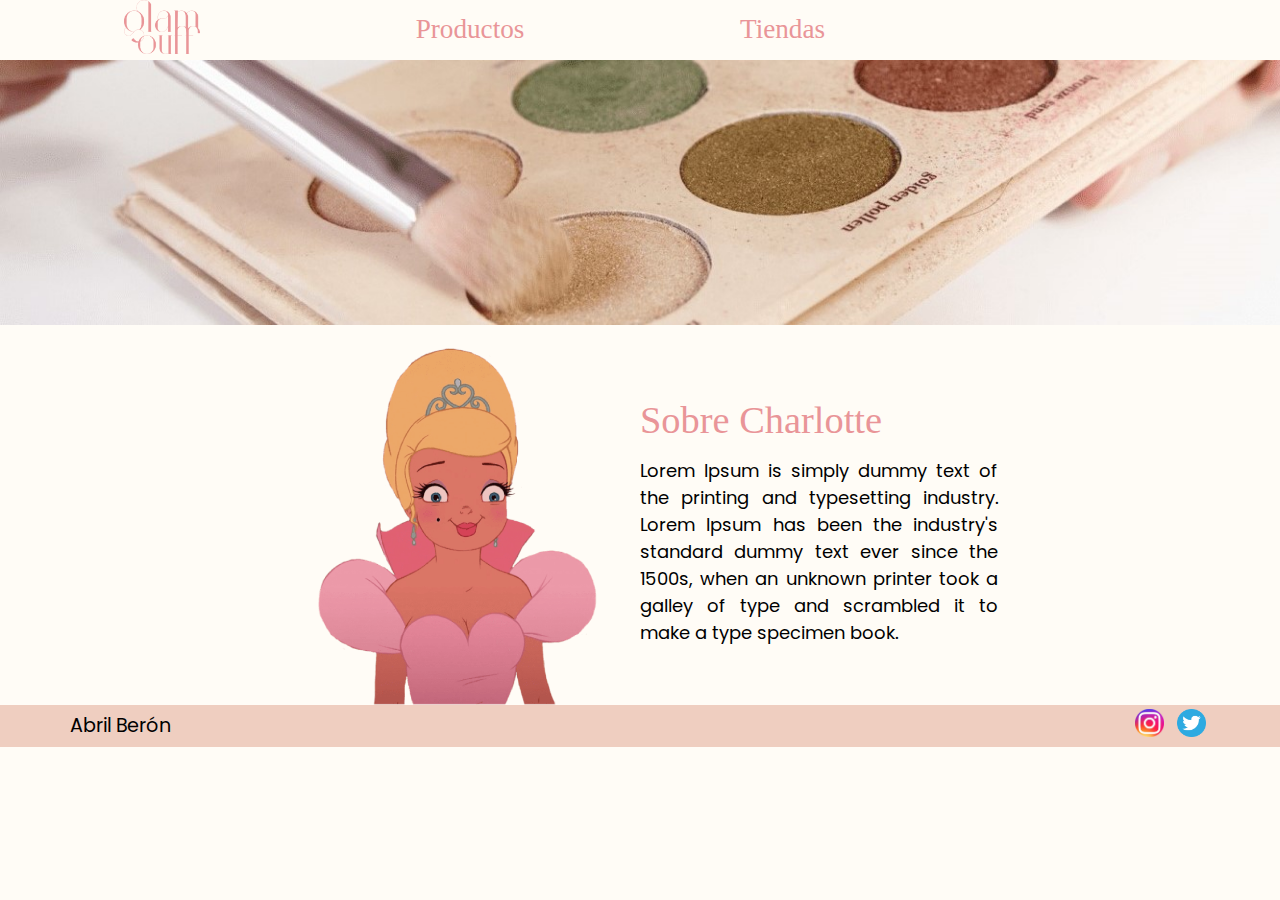
==== index.html @ be7c219a "todo" ====
<!DOCTYPE html>
<html>
<head>
  <title> Charlotte La Bouff</title>
  <meta charset="UTF-8">
  <meta http-equiv="X-UA-Compatible" content="IE=edge">
  <meta name="viewport" content="width=device-width, initial-scale=1.0">
  <link rel="stylesheet" href="https://cdnjs.cloudflare.com/ajax/libs/font-awesome/4.7.0/css/font-awesome.min.css">
  <link href="css/lightbox.css" rel="stylesheet" />
  <link href="css/lightbox.min.css" rel="stylesheet" />
  <link rel="stylesheet" type="text/css" href="css/estilos.css">
</head>

<body >

  <header class="header2">  

    <div class="logo2"><a href="index.html"><img src="imagenes/logo_glam.png" alt="logo"></a></div>

    <nav class="navbar2" id="navegador"> 
      <a href="javascript:void(0);" class="icon" onclick="myFunction()"><i class="fa fa-bars"></i></a>
      <ul><li><a class= "productos" href="productos.html">Productos</a></li></ul>
      <ul> <li><a class= "consejos" href="tiendas.html">Tiendas</a></li></ul>
      
      
       
     </nav> 

  </header> 

  <section class="main">
      
           

            <div class="slider">
              <img class="maquillaje" src="imagenes/slider1-copia2.jpg">
            </div>

        
              
            <div class="png">
              <div><img class="charlotte" src="imagenes/sobre.charlotte3.png"></div>
              
            </div>
                

            <div class="caja3">
              <div class="info"> 
                <h2>Sobre Charlotte</h2>
                <p class="texto1">Lorem Ipsum is simply dummy text of the printing and typesetting industry. Lorem Ipsum has been the industry's standard dummy text ever since the 1500s, when an unknown printer took a galley of type and scrambled it to make a type specimen book.</p>

              </div>
              
            </div>
          
  </section>
  

  <footer class="footer">  
          <div class="firma">
            <p>Abril Berón</p>  
          </div>
            
        <div class="redes">
          <ul class="redes2">
            <a href="#"><img src="imagenes/instagram.png" alt="Instagram"></a>
            <a href="#"><img src="imagenes/twitter.png" alt="Twitter"></a>
          </ul>
        </div>
       
 </footer>

 
</body>
<script type="text/javascript">
  function myFunction(){
      let x = document.getElementById("navegador");
      if (x.className !== "navbar2 responsive") {
          x.className = "navbar2 responsive";
      } else {
          x.className = "navbar2";
      }
  }
</script>

</html>
---- css/estilos.css ----
@import url('https://fonts.googleapis.com/css2?family=Open+Sans&display=swap');
@import url('https://fonts.googleapis.com/css2?family=Poppins:wght@200;300&display=swap');


*{
  box-sizing: border-box;
  margin: 0;
  padding: 0;
}

html{
  height: 100%;
}

body{
  font-family: 'Open Sans', sans-serif;
  font-size: 1.2rem;
  min-height: 100%; 
  background-color: #FFFCF6;
}


.navbar{
  grid-area: navbar;
  flex-direction: row;
}

.main {
  grid-area: main;
  
  display: grid;
	
    grid-template-columns: 50% 50%;
    grid-template-rows: 280px auto;
    grid-template-areas: 

    "slider slider"
    "png caja3";
}

.footer{
  grid-area: footer;
  background-color: #EFCEC0;
  
  display: grid;
	  grid-template-columns: 50% 50%;
    grid-template-areas: 
    "firma redes";
}

a {
    text-decoration: none;
}


nav ul li a {
    color: #E99598;
    font-size: 1.7rem;
    font-family: 'Cormorant', serif;
    font-weight: lighter;
    align-items: center;
}

.navbar2 a:hover {
    color:#F5E1CE;
}

.navbar {
    padding: 0px;
    align-items: center;
    text-align: center;
    
    
    display: grid;
	  grid-template-columns: 50% 50%;
    grid-template-areas: 
    "productos consejos";
}

.productos {
  grid-area: productos;
}

.consejos {
  grid-area: consejos;
  margin-right: 100%;
}

nav ul li {
    display: contents;
    text-align: center;
}

.slider {
    text-align: center;
    justify-content: center;
    
    display: block;
    width: 100%;
    
    align-items: center;
    grid-area: slider;
}

.maquillaje {
  width: 1300px;
}

.png {
  
  grid-area: png;
 margin-left: auto;
}

.png img {
  width: 45%;
 
}

.caja3 {
  grid-area: caja3;
  
}

.info {
  width: 56%;
  margin-top: 3em;
}

h2 {
  text-align: left;
  font-family: 'Cormorant', serif;
  color: #E99598;
  font-size: 2em;
  font-weight: lighter;
}

.texto1{
  color: black;
  font-size: 18px;
  font-family: 'Poppins', sans-serif;
  text-align: justify;
  margin-top: 15px;
  margin-bottom: 5px;
   
}


.redes {
  grid-area: redes;
 
}

.redes2 {
  float: right;
  margin-right: 70px;
}

footer {
    display: block;
    align-items: center;
}

.firma {
  grid-area: firma;
  float: left;
  margin-left: 70px;
  font-family: 'Poppins', sans-serif;
}

p {
  display: inline-block;
}

footer div ul a img {
    max-width: 1.8rem;
    width: 100%;
    height: auto;
    margin: 4px;
}



.banner3 {
  width: 100%;
}

.maps {
  text-align: center;
  justify-content: center;
  margin-top: 20px;
}

.main3 {
  display: flex;
  flex-direction: column;
}


.header2{
  padding: 0px;
  align-items: center;
  text-align: center;
  height: fit-content;
  
  display: grid;
  grid-template-columns: 200px auto;
  grid-template-areas: 
  "logo navbar";
}

.logo2 {
  grid-area: logo;
  width: 38%;
  margin-left: auto;
}

.logo2 a img{
  width: 100%;
}

.navbar2{
  grid-area: navbar;
  padding: 0px;
  align-items: center;
  text-align: center;
  
  
  display: grid;
  grid-template-columns: 50% 50%;
  grid-template-areas: 
  "productos consejos";
}


.formulario {
  margin-top: 2%;
  text-align: center;
  justify-content: center;
  display: block;
}

input[type="text"] {
  width: 22%;
  height: 33px;
  border-radius: 4px;
  
}

label{
  font-family: 'Cormorant', serif;
  font-weight: lighter;
  font-size: 25px;
  
}

button{
  width: 9%;
  height: 33px;
  font-size: 17px;
  font-family: 'Poppins', sans-serif;
  background-color: #EFCEC0;
  border-radius: 4px;
}

button:hover {
  color:#F5E1CE;
}


.icon {
  display: none;
}

.galeria2 {

  margin: 0;
  padding: 0;
  width: 100%;
  list-style: none;
  display: flex;
  justify-content: center;
  flex-wrap: wrap;
  margin-top: 25px;
  margin-bottom: 3%;
}

.galeria2 img {
    display: block;
    margin: 10px;
}
















@media (min-width: 576px) and (max-width: 767px) {
    .fa-navicon:before, .fa-reorder:before, .fa-bars:before {
        content: "\f0c9";
        color: #E99598;
        font-size: 27px;
    }

    header {
      flex-wrap: wrap;
      }
  
      nav ul {
          display: none;
      }
  
      .icon { 
          display: block; 
          text-align: center;
          margin-left: auto;
          margin-right: 35%;
      }
  
      header a {
          flex: 1 0 50%;
      }
  
      header nav {
          flex-basis: 100%;
      }
  
      nav.responsive ul {
          display: flex;
          flex-direction: column;
          width: 100%;
          text-align: justify;
      }
  
      #navegador ul li {
          margin: 6px;
      }
  
      header ul li a {
          font-size: 1rem;
          margin-left: -15px;
      }


    .consejos {
      margin-right: 0%;
    }

   
  
  .logo2 {
    grid-area: logo;
    margin: auto;
  }
  
  .logo2 a img{
    width: 100%;
  }

  .header2{
    padding: 0px;
    align-items: center;
    text-align: center;
    height: fit-content;
    
    display: grid;
    grid-template-columns: 300px auto;
    grid-template-areas: 
    "logo navbar";
  }
  
  .navbar2 {
    grid-area: navbar;
    padding: 0px;
    align-items: center;
    text-align: center;
    
    
    display: grid;
    grid-template-columns: 100%;
    grid-template-areas: 
    "productos"
    "consejos";
  }  

  
  .contenedor{

    grid-template: 
    "header" auto
    "main"  auto
    "footer"  120px /
    100%;
  }
 


  .main {
    grid-area: main;
    
    display: grid;
    column-gap: 5px;
      grid-template-columns: 100%;
      grid-template-rows: 280px auto;
      grid-template-areas: 
  
      "slider"
      "caja3"
      "png";
  }
  
  .footer{
    grid-area: footer;
    background-color: #EFCEC0;
    
    display: grid;
      grid-template-columns: 100%;
      grid-template-areas: 
      "firma"
      "redes";
      place-items: center;
  }
  
  a {
      text-decoration: none;
  }
  
 
  
  nav ul li {
      display: contents;
      text-align: center;
  }
  
  .slider {
      text-align: center;
      justify-content: center;
      
      display: block;
      width: 100%;
      
      align-items: center;
      grid-area: slider;
  }
  
  .maquillaje {
    width: 1341px;
  }

  .png {
  
    grid-area: png;
    margin-left: auto;
    width: 90%;
  }
  
  .png img {
    width: 100%;
    margin-right: 0px;
    display: grid;
  }


  .caja3 {
    grid-area: caja3;
    
  }
  
  .info {
    width: 100%;
    margin-top: 1em;
  }
  
  h2 {
    text-align: center;
    font-size: 60px;
  }
  
  .texto1{
    color: black;
    font-size: 23px;
    font-family: 'Poppins', sans-serif;
    text-align: justify;
    width: 100%;
    padding-left: 50px;
    padding-right: 50px;
    margin-top: 25px;
    margin-bottom: 35px;
    
  }
  
  
  .redes {
    grid-area: redes;
   
  }
  
  .redes2 {
    float: none;
    margin-right: 0px;
  }
  
  footer {
      display: block;
      align-items: center;
  }
  
  .firma {
    grid-area: firma;
    float: none;
    margin-left: 0px;
    font-family: 'Poppins', sans-serif;
    font-size: 29px;
    margin-top: 7px;
  }
  
  footer div ul a img {
      max-width: 3rem;
      width: 100%;
      height: auto;
      margin: 4px;
  }

  .galeria2 div {
    display: flex;
    flex-direction: column;
    text-align: center;
    
  }


  .banner3 {
    width: 100%;
  }
  
  .maps {
    text-align: center;
    justify-content: center;
    margin-top: 20px;
  }
  
  .main3 {
    display: flex;
    flex-direction: column;
  }
  
  


  .formulario {
    margin-top: 5%;
    text-align: center;
    justify-content: center;
    display: flex;
    flex-direction: column;
    vertical-align: center;
    align-items: center;
    margin-bottom: 4%;
  }
  
  input[type="text"] {
    width: 100%;
    height: 37px;
    border-radius: 4px;
    display: flex;
    margin: 0px;
    margin-bottom: 2%;
    margin-top: 2%;
  }
  
  label{
    font-family: 'Cormorant', serif;
    font-weight: lighter;
    font-size: 29px;
  }
  
  button{
    width: 33%;
    height: 37px;
    font-size: 20px;
    font-family: 'Poppins', sans-serif;
    background-color: #EFCEC0;
    border-radius: 4px;
    text-align: center;
  }



}






@media (min-width: 768px) and (max-width: 991px){

  .contenedor{

    grid-template: 
    "header   navbar"   80px
    "main    main"     auto
    "footer   footer"   50px /
     30%    70%;
  }

  .main {
    grid-area: main;
    
    display: grid;
    
      grid-template-columns: 40% 60%;
      grid-template-rows: 280px auto;
      column-gap: 10px;
      grid-template-areas: 
  
      "slider slider"
      "png caja3";
  }

  .logo {
    width: 100px;
    margin: 3px;
    float: right;
    margin-right: 20px;
  }
  
  
  nav ul li a {
      color: #E99598;
      font-size: 1.7rem;
      
  }
  
  .navbar a:hover {
      color:#F5E1CE;
  }
  
  .navbar {
      padding: 1.1rem;
      align-items: center;
      text-align: center;
      font-family: 'Martel', serif;
      
      display: grid;
      grid-template-columns: 50% 50%;
      grid-template-areas: 
      "productos consejos";
  }
  
  .productos {
    grid-area: productos;
  }
  .consejos {
    grid-area: consejos;
    float: left;
  }
  
  nav ul li {
      display: contents;
      text-align: center;
  }
  
  .slider {
      text-align: center;
      justify-content: center;
      
      display: block;
      width: 100%;
      
      align-items: center;
      grid-area: slider;
  }
  
  .maquillaje {
    width: 1300px;
  }
  
  .png {
    
    grid-area: png;
   
  }
  
  .png img {
    width: 100%;
    display: grid;
  }
  
  .caja3 {
    grid-area: caja3;
    display: inline-grid;
    align-items: center;

  }
  
  .info {
    width: 87%;
    margin-top: 0px;
  }
  
  .titulo {
    text-align: left;
  
  }
  
  .texto1{
    color: black;
    font-size: 18px;
    font-family: 'Poppins', sans-serif;
    text-align: justify;
    
    margin-top: 15px;
    margin-bottom: 5px;
  }
  
  
  .redes {
    grid-area: redes;
   
  }
  
  .redes2 {
    float: right;
    margin-right: 70px;
  }
  
  footer {
      display: block;
      align-items: center;
      
     
  }
  
  .firma {
    grid-area: firma;
    float: left;
    margin-left: 70px;
    font-family: 'Poppins', sans-serif;
  }
  
  p {
    display: inline-block;
  }
  
  footer div ul a img {
      max-width: 1.8rem;
      width: 100%;
      height: auto;
      margin: 4px;
  }
  

  

  .banner3 {
    width: 100%;
  }

  .maps {
    text-align: center;
    justify-content: center;
    margin-top: 20px;
  }

  .main3 {
    display: flex;
    flex-direction: column;
  }


  .header2{
    padding: 0px;
    align-items: center;
    text-align: center;
    height: fit-content;
    
    display: grid;
    grid-template-columns: 25% 75%;
    grid-template-areas: 
    "logo navbar";
  }

  .logo2 {
    grid-area: logo;
    width: 38%;
    margin-left: auto;
  }

  .logo2 a img{
    width: 100%;
  }

  .navbar2{
    grid-area: navbar;
    padding: 0px;
    align-items: center;
    text-align: center;
    
    
    display: grid;
    grid-template-columns: 50% 50%;
    grid-template-areas: 
    "productos consejos";
  }


  .formulario {
    margin-top: 2%;
    text-align: center;
    justify-content: center;
    display: block;
  }

  input[type="text"] {
    width: 37%;
    height: 35px;
    border-radius: 4px;
    
  }

  label{
    font-family: 'Cormorant', serif;
    font-weight: lighter;
    font-size: 28px;
    
  }

  button{
    width: 11%;
    height: 33px;
    font-size: 17px;
    font-family: 'Poppins', sans-serif;
    background-color: #EFCEC0;
    border-radius: 4px;
  }




  .galeria2 {

    margin: 0;
    padding: 0;
    width: 100%;
    list-style: none;
    display: flex;
    justify-content: center;
    flex-wrap: wrap;
    margin-top: 25px;
  }

  .galeria2 img {
      display: block;
      margin: 10px;
  }

}


@media (min-width: 992px) and (max-width: 1999px) {

  .contenedor{
    grid-template: 
    "header   navbar  navbar"  60px
    "main   main    main"  auto
    "footer   footer  footer"   40px /
     200px    auto  400px;
  }

  /*.logo {
    width: 38%;
    margin: 3px;
    float: right;
    margin-right: 20px;
  }*/

  .maquillaje {
    width: 1300px;
  }

  .charlotte {
    width: 45%;
    height: auto;
    text-align: center;
    float: right;
    margin-right: 2em;
  }
}
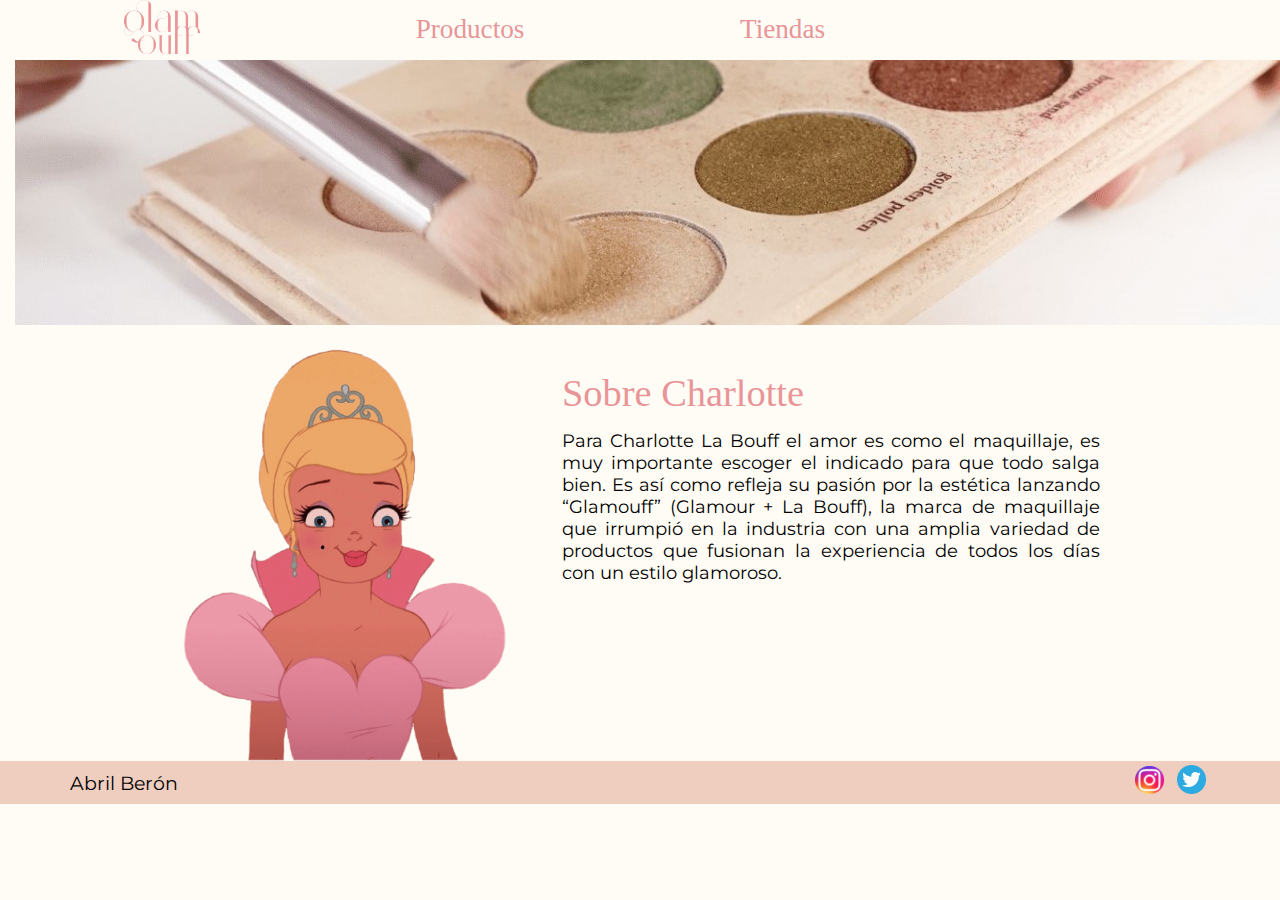
==== commit 79ca423e: "list" ====
--- a/index.html
+++ b/index.html
@@ -47,7 +47,8 @@
             <div class="caja3">
               <div class="info"> 
                 <h2>Sobre Charlotte</h2>
-                <p class="texto1">Lorem Ipsum is simply dummy text of the printing and typesetting industry. Lorem Ipsum has been the industry's standard dummy text ever since the 1500s, when an unknown printer took a galley of type and scrambled it to make a type specimen book.</p>
+                <p class="texto1">Para Charlotte La Bouff el amor es como el maquillaje, es muy importante escoger el indicado para que todo salga bien. Es así como refleja su pasión por la estética lanzando “Glamouff” (Glamour + La Bouff), la marca de maquillaje que irrumpió en la industria con una amplia variedad de productos que fusionan la experiencia de todos los días con un estilo glamoroso.
+                </p>
 
               </div>
               
--- a/css/estilos.css
+++ b/css/estilos.css
@@ -1,5 +1,6 @@
 @import url('https://fonts.googleapis.com/css2?family=Open+Sans&display=swap');
 @import url('https://fonts.googleapis.com/css2?family=Poppins:wght@200;300&display=swap');
+@import url('https://fonts.googleapis.com/css2?family=Montserrat:wght@300;400;500&display=swap');
 
 
 *{
@@ -30,7 +31,7 @@
   
   display: grid;
 	
-    grid-template-columns: 50% 50%;
+    grid-template-columns: 40% 60%;
     grid-template-rows: 280px auto;
     grid-template-areas: 
 
@@ -109,11 +110,11 @@
 .png {
   
   grid-area: png;
- margin-left: auto;
+  margin-left: auto;
 }
 
 .png img {
-  width: 45%;
+  width: 100%;
  
 }
 
@@ -138,7 +139,8 @@
 .texto1{
   color: black;
   font-size: 18px;
-  font-family: 'Poppins', sans-serif;
+  font-family: 'Montserrat', sans-serif;
+  font-weight: 400;
   text-align: justify;
   margin-top: 15px;
   margin-bottom: 5px;
@@ -165,7 +167,7 @@
   grid-area: firma;
   float: left;
   margin-left: 70px;
-  font-family: 'Poppins', sans-serif;
+  font-family: 'Montserrat', sans-serif;
 }
 
 p {
@@ -234,10 +236,11 @@
 
 
 .formulario {
-  margin-top: 2%;
+  margin-top: 3%;
   text-align: center;
   justify-content: center;
   display: block;
+  margin-bottom: 2%;
 }
 
 input[type="text"] {
@@ -248,9 +251,9 @@
 }
 
 label{
-  font-family: 'Cormorant', serif;
-  font-weight: lighter;
-  font-size: 25px;
+  font-family: 'Montserrat', sans-serif;
+  font-weight: 500;
+  font-size: 20px;
   
 }
 
@@ -258,7 +261,8 @@
   width: 9%;
   height: 33px;
   font-size: 17px;
-  font-family: 'Poppins', sans-serif;
+  font-family: 'Montserrat', sans-serif;
+  
   background-color: #EFCEC0;
   border-radius: 4px;
 }
@@ -305,7 +309,7 @@
 
 
 
-@media (min-width: 576px) and (max-width: 767px) {
+@media (max-width: 767px) {
     .fa-navicon:before, .fa-reorder:before, .fa-bars:before {
         content: "\f0c9";
         color: #E99598;
@@ -461,7 +465,8 @@
   
     grid-area: png;
     margin-left: auto;
-    width: 90%;
+    margin-right: auto;
+    width: 70%;
   }
   
   .png img {
@@ -489,7 +494,8 @@
   .texto1{
     color: black;
     font-size: 23px;
-    font-family: 'Poppins', sans-serif;
+    font-family: 'Montserrat', sans-serif;
+    font-weight: 400;
     text-align: justify;
     width: 100%;
     padding-left: 50px;
@@ -519,8 +525,8 @@
     grid-area: firma;
     float: none;
     margin-left: 0px;
-    font-family: 'Poppins', sans-serif;
-    font-size: 29px;
+    
+    font-size: 25px;
     margin-top: 7px;
   }
   
@@ -579,16 +585,16 @@
   }
   
   label{
-    font-family: 'Cormorant', serif;
-    font-weight: lighter;
-    font-size: 29px;
+    font-family: 'Montserrat', sans-serif;
+    font-weight: 500;
+    font-size: 24px;
   }
   
   button{
     width: 33%;
     height: 37px;
     font-size: 20px;
-    font-family: 'Poppins', sans-serif;
+    font-family: 'Montserrat', sans-serif;
     background-color: #EFCEC0;
     border-radius: 4px;
     text-align: center;
@@ -621,7 +627,7 @@
     
       grid-template-columns: 40% 60%;
       grid-template-rows: 280px auto;
-      column-gap: 10px;
+      column-gap: 40px;
       grid-template-areas: 
   
       "slider slider"
@@ -689,12 +695,14 @@
   .png {
     
     grid-area: png;
-   
+   margin-left: auto;
+   width: 90%;
   }
   
   .png img {
     width: 100%;
     display: grid;
+    margin-left: auto;
   }
   
   .caja3 {
@@ -705,7 +713,7 @@
   }
   
   .info {
-    width: 87%;
+    width: 85%;
     margin-top: 0px;
   }
   
@@ -717,7 +725,8 @@
   .texto1{
     color: black;
     font-size: 18px;
-    font-family: 'Poppins', sans-serif;
+    font-family: 'Montserrat', sans-serif;
+    font-weight: 400;
     text-align: justify;
     
     margin-top: 15px;
@@ -746,7 +755,7 @@
     grid-area: firma;
     float: left;
     margin-left: 70px;
-    font-family: 'Poppins', sans-serif;
+    
   }
   
   p {
@@ -816,31 +825,32 @@
 
 
   .formulario {
-    margin-top: 2%;
+    margin-top: 4%;
     text-align: center;
     justify-content: center;
     display: block;
+    margin-bottom: 6%;
   }
 
   input[type="text"] {
-    width: 37%;
+    width: 42%;
     height: 35px;
     border-radius: 4px;
     
   }
 
   label{
-    font-family: 'Cormorant', serif;
-    font-weight: lighter;
-    font-size: 28px;
+    font-family: 'Montserrat', sans-serif;
+    font-weight: 500;
+    font-size: 25px;
     
   }
 
   button{
     width: 11%;
-    height: 33px;
+    height: 35px;
     font-size: 17px;
-    font-family: 'Poppins', sans-serif;
+    font-family: 'Montserrat', sans-serif;
     background-color: #EFCEC0;
     border-radius: 4px;
   }
@@ -868,7 +878,7 @@
 }
 
 
-@media (min-width: 992px) and (max-width: 1999px) {
+@media (min-width: 992px) and (max-width: 1299px) {
 
   .contenedor{
     grid-template: 
@@ -878,25 +888,165 @@
      200px    auto  400px;
   }
 
-  /*.logo {
-    width: 38%;
-    margin: 3px;
-    float: right;
-    margin-right: 20px;
-  }*/
+  .main {
+    grid-area: main;
+    
+    display: grid;
+    
+      grid-template-columns: 40% 60%;
+      grid-template-rows: 280px auto;
+      column-gap: 50px;
+      grid-template-areas: 
+  
+      "slider slider"
+      "png caja3";
+  }
 
   .maquillaje {
     width: 1300px;
   }
 
-  .charlotte {
-    width: 45%;
-    height: auto;
-    text-align: center;
-    float: right;
-    margin-right: 2em;
-  }
-}
-
-
-
+  .png {
+    
+    grid-area: png;
+   margin-left: auto;
+   width: 65%;
+  }
+  
+  .png img {
+    width: 100%;
+    display: grid;
+    margin-left: auto;
+  }
+  .info {
+    width: 70%;
+   margin-top: 4%;
+  }
+}
+
+@media (min-width: 1300px) and (max-width: 1999px) {
+  .main {
+    grid-area: main;
+    
+    display: grid;
+    
+      grid-template-columns: 40% 60%;
+      grid-template-rows: 280px auto;
+      column-gap: 50px;
+      grid-template-areas: 
+  
+      "slider slider"
+      "png caja3";
+  }
+
+  
+  .footer{
+    grid-area: footer;
+    background-color: #EFCEC0;
+    
+    display: grid;
+      grid-template-columns: 50% 50%;
+      grid-template-areas: 
+      "firma redes";
+  }
+  
+  a {
+      text-decoration: none;
+  }
+  
+  
+  nav ul li a {
+      color: #E99598;
+      font-size: 1.7rem;
+      font-family: 'Cormorant', serif;
+      font-weight: lighter;
+      align-items: center;
+  }
+  
+  .navbar2 a:hover {
+      color:#F5E1CE;
+  }
+  
+  .navbar {
+      padding: 0px;
+      align-items: center;
+      text-align: center;
+      
+      
+      display: grid;
+      grid-template-columns: 50% 50%;
+      grid-template-areas: 
+      "productos consejos";
+  }
+  
+  .productos {
+    grid-area: productos;
+  }
+  
+  .consejos {
+    grid-area: consejos;
+    margin-right: 100%;
+  }
+  
+  nav ul li {
+      display: contents;
+      text-align: center;
+  }
+  
+  .slider {
+      text-align: center;
+      justify-content: center;
+      
+      display: block;
+      width: 100%;
+      
+      align-items: center;
+      grid-area: slider;
+  }
+  
+  .maquillaje {
+    width: 1300px;
+  }
+  
+  .png {
+    
+    grid-area: png;
+   margin-left: auto;
+   width: 50%;
+  }
+  
+  .png img {
+    width: 100%;
+    display: grid;
+    margin-left: auto;
+  }
+  
+  .caja3 {
+    grid-area: caja3;
+    
+  }
+  
+  .info {
+    width: 50%;
+    margin-top: 1em;
+  }
+  
+  h2 {
+    text-align: left;
+    font-family: 'Cormorant', serif;
+    color: #E99598;
+    font-size: 2em;
+    font-weight: lighter;
+  }
+  
+  .texto1{
+    color: black;
+    font-size: 18px;
+    font-family: 'Montserrat', sans-serif;
+    font-weight: 400;
+    text-align: justify;
+    margin-top: 15px;
+    margin-bottom: 5px;
+     
+  }
+}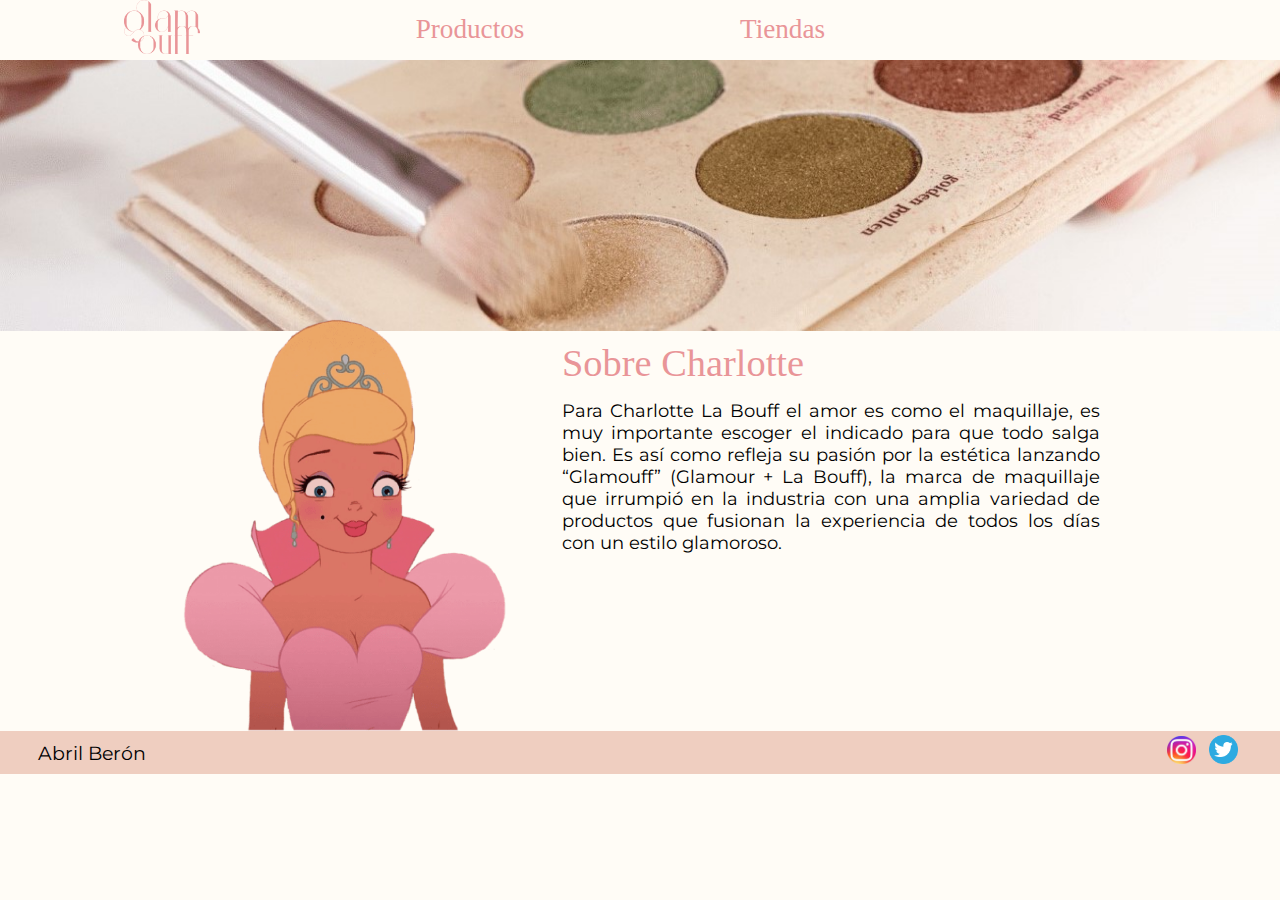
==== commit fd8b7004: "nmbre" ====
--- a/index.html
+++ b/index.html
@@ -22,9 +22,7 @@
       <ul><li><a class= "productos" href="productos.html">Productos</a></li></ul>
       <ul> <li><a class= "consejos" href="tiendas.html">Tiendas</a></li></ul>
       
-      
-       
-     </nav> 
+    </nav> 
 
   </header> 
 
@@ -47,8 +45,7 @@
             <div class="caja3">
               <div class="info"> 
                 <h2>Sobre Charlotte</h2>
-                <p class="texto1">Para Charlotte La Bouff el amor es como el maquillaje, es muy importante escoger el indicado para que todo salga bien. Es así como refleja su pasión por la estética lanzando “Glamouff” (Glamour + La Bouff), la marca de maquillaje que irrumpió en la industria con una amplia variedad de productos que fusionan la experiencia de todos los días con un estilo glamoroso.
-                </p>
+                <p class="texto1">Para Charlotte La Bouff el amor es como el maquillaje, es muy importante escoger el indicado para que todo salga bien. Es así como refleja su pasión por la estética lanzando “Glamouff” (Glamour + La Bouff), la marca de maquillaje que irrumpió en la industria con una amplia variedad de productos que fusionan la experiencia de todos los días con un estilo glamoroso.</p>
 
               </div>
               
@@ -59,7 +56,7 @@
 
   <footer class="footer">  
           <div class="firma">
-            <p>Abril Berón</p>  
+            <p class="nombre">Abril Berón</p>  
           </div>
             
         <div class="redes">
--- a/css/estilos.css
+++ b/css/estilos.css
@@ -147,32 +147,36 @@
    
 }
 
+footer {
+  display: block;
+  align-items: center;
+}
+
 
 .redes {
   grid-area: redes;
+  margin-left: auto;
  
 }
 
 .redes2 {
-  float: right;
-  margin-right: 70px;
-}
-
-footer {
-    display: block;
-    align-items: center;
-}
+  float: none;
+  margin-right: 2em;
+}
+
 
 .firma {
   grid-area: firma;
-  float: left;
-  margin-left: 70px;
+  margin-right: auto;
   font-family: 'Montserrat', sans-serif;
 }
 
-p {
+.nombre {
   display: inline-block;
-}
+  margin-left: 2em;
+}
+
+
 
 footer div ul a img {
     max-width: 1.8rem;
@@ -397,17 +401,6 @@
     "consejos";
   }  
 
-  
-  .contenedor{
-
-    grid-template: 
-    "header" auto
-    "main"  auto
-    "footer"  120px /
-    100%;
-  }
- 
-
 
   .main {
     grid-area: main;
@@ -415,7 +408,8 @@
     display: grid;
     column-gap: 5px;
       grid-template-columns: 100%;
-      grid-template-rows: 280px auto;
+      grid-template-rows: 150px auto;
+      row-gap: 5px;
       grid-template-areas: 
   
       "slider"
@@ -458,7 +452,7 @@
   }
   
   .maquillaje {
-    width: 1341px;
+    width: 100%;
   }
 
   .png {
@@ -507,8 +501,8 @@
   
   
   .redes {
-    grid-area: redes;
-   
+   grid-area: redes;
+   margin: auto;
   }
   
   .redes2 {
@@ -516,20 +510,24 @@
     margin-right: 0px;
   }
   
-  footer {
-      display: block;
-      align-items: center;
-  }
-  
-  .firma {
+ 
+  .nombre {
     grid-area: firma;
-    float: none;
-    margin-left: 0px;
-    
+    margin: auto;
     font-size: 25px;
     margin-top: 7px;
   }
   
+  p {
+    margin-left: 0px;
+  }
+
+
+  footer {
+    display: block;
+    align-items: center;
+}
+
   footer div ul a img {
       max-width: 3rem;
       width: 100%;
@@ -626,7 +624,8 @@
     display: grid;
     
       grid-template-columns: 40% 60%;
-      grid-template-rows: 280px auto;
+      grid-template-rows: 200px auto;
+      row-gap: 10px;
       column-gap: 40px;
       grid-template-areas: 
   
@@ -689,7 +688,7 @@
   }
   
   .maquillaje {
-    width: 1300px;
+    width: 100%;
   }
   
   .png {
@@ -736,13 +735,15 @@
   
   .redes {
     grid-area: redes;
+    margin-left: auto;
    
   }
   
   .redes2 {
-    float: right;
-    margin-right: 70px;
-  }
+    float: none;
+    margin-right: 2em;
+  }
+  
   
   footer {
       display: block;
@@ -753,13 +754,13 @@
   
   .firma {
     grid-area: firma;
-    float: left;
-    margin-left: 70px;
-    
-  }
-  
-  p {
+    margin-right: auto;
+    font-family: 'Montserrat', sans-serif;
+  }
+  
+  .nombre {
     display: inline-block;
+    margin-left: 2em;
   }
   
   footer div ul a img {
@@ -894,7 +895,7 @@
     display: grid;
     
       grid-template-columns: 40% 60%;
-      grid-template-rows: 280px auto;
+      grid-template-rows: 250px auto;
       column-gap: 50px;
       grid-template-areas: 
   
@@ -903,7 +904,7 @@
   }
 
   .maquillaje {
-    width: 1300px;
+    width: 100%;
   }
 
   .png {
@@ -932,6 +933,7 @@
     
       grid-template-columns: 40% 60%;
       grid-template-rows: 280px auto;
+      row-gap: 20px;
       column-gap: 50px;
       grid-template-areas: 
   
@@ -1005,7 +1007,7 @@
   }
   
   .maquillaje {
-    width: 1300px;
+    width: 100%;
   }
   
   .png {
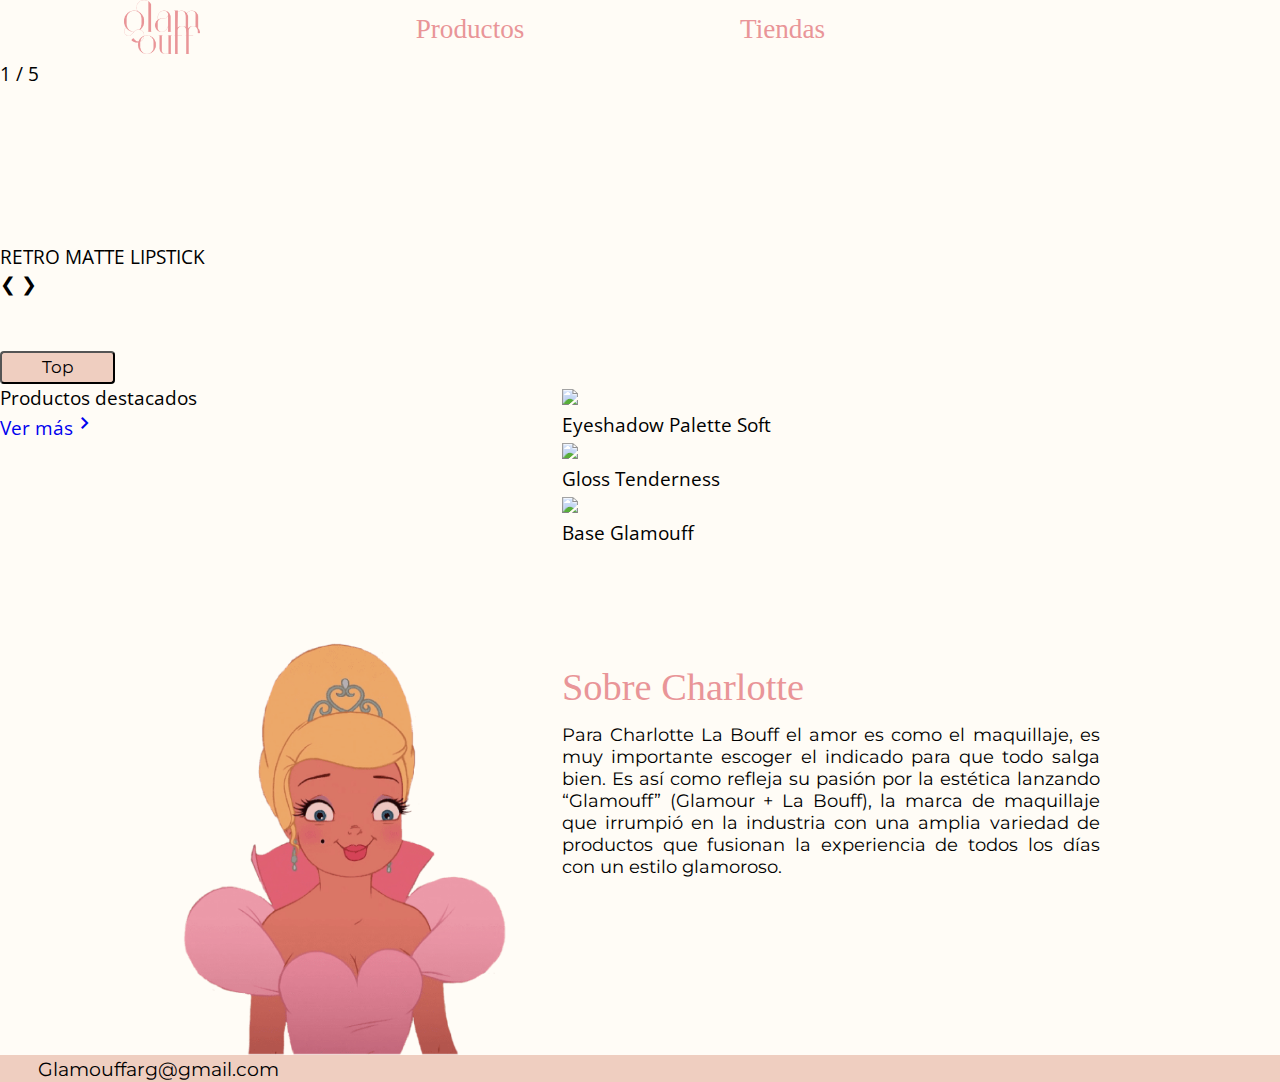
==== commit ebe42b8c: "updates" ====
--- a/index.html
+++ b/index.html
@@ -6,6 +6,9 @@
   <meta http-equiv="X-UA-Compatible" content="IE=edge">
   <meta name="viewport" content="width=device-width, initial-scale=1.0">
   <link rel="stylesheet" href="https://cdnjs.cloudflare.com/ajax/libs/font-awesome/4.7.0/css/font-awesome.min.css">
+  <link rel="stylesheet" href="https://fonts.googleapis.com/css2?family=Material+Symbols+Outlined:opsz,wght,FILL,GRAD@48,400,0,0" />
+  <link rel="stylesheet" href="https://use.fontawesome.com/releases/v5.8.1/css/all.css"
+        integrity="sha384-50oBUHEmvpQ+1lW4y57PTFmhCaXp0ML5d60M1M7uH2+nqUivzIebhndOJK28anvf" crossorigin="anonymous">
   <link href="css/lightbox.css" rel="stylesheet" />
   <link href="css/lightbox.min.css" rel="stylesheet" />
   <link rel="stylesheet" type="text/css" href="css/estilos.css">
@@ -26,48 +29,188 @@
 
   </header> 
 
-  <section class="main">
+  <section>
+    
+          <div class="container">
+
+              <div class="elementoCarousel fade">
+                  <div class="numbertext">1 / 5</div>
+                  <video src="imagenes/production ID_4909999.mp4" autoplay muted loop ></video>
+                  <div class="text">RETRO MATTE LIPSTICK</div>
+              </div>
+
+              <div class="elementoCarousel fade">
+                  <div class="numbertext">2 / 5</div>
+                  <video src="imagenes/video.mp4" autoplay muted loop></video>
+                  <div class="text">RIMEL SKY HIGH</div>
+              </div>
+
+              <div class="elementoCarousel fade">
+                  <div class="numbertext">3 / 5</div>
+                  <video src="imagenes/productos.mp4" autoplay muted loop></video>
+                  <div class="text">SET SKIN CARE</div>
+              </div>
+
+              <div class="elementoCarousel fade">
+                  <div class="numbertext">4 / 5</div>
+                  <video src="imagenes/pexels-pnw-production-9218218.mp4" autoplay muted loop></video>
+                  <div class="text">SUPERSTAY LIPSTICK</div>
+              </div>
+
+              <div class="elementoCarousel fade">
+                <div class="numbertext">5 / 5</div>
+                <video src="imagenes/pexels-anthony-shkraba-7987792.mp4" autoplay muted loop></video>
+                <div class="text">GOLD EYESHADOW PALETTE</div>
+              </div>
+
+                      <!-- Next and previous buttons -->
+                <a class="prev" onclick="plusSlides(-1)">&#10094;</a>
+                <a class="next" onclick="plusSlides(1)">&#10095;</a>
+          </div>
+        <br>
+
+        <!-- The dots/circles -->
+        <div style="text-align:center">
+          <span class="dot" onclick="slideActual(1)"></span>
+          <span class="dot" onclick="slideActual(2)"></span>
+          <span class="dot" onclick="slideActual(3)"></span>
+          <span class="dot" onclick="slideActual(4)"></span>
+          <span class="dot" onclick="slideActual(5)"></span>
+        </div>
+
+        <br>
+
+        <div class="container">
+          <button onclick="topFunction()" id="myBtn" title="Go to top">Top</button> 
+        </div>
+
       
-           
-
-            <div class="slider">
-              <img class="maquillaje" src="imagenes/slider1-copia2.jpg">
-            </div>
-
-        
-              
-            <div class="png">
-              <div><img class="charlotte" src="imagenes/sobre.charlotte3.png"></div>
-              
-            </div>
-                
-
-            <div class="caja3">
-              <div class="info"> 
-                <h2>Sobre Charlotte</h2>
-                <p class="texto1">Para Charlotte La Bouff el amor es como el maquillaje, es muy importante escoger el indicado para que todo salga bien. Es así como refleja su pasión por la estética lanzando “Glamouff” (Glamour + La Bouff), la marca de maquillaje que irrumpió en la industria con una amplia variedad de productos que fusionan la experiencia de todos los días con un estilo glamoroso.</p>
-
-              </div>
-              
-            </div>
+
+
+
+      <div class="main">
+        <div class="title">
+          <p class="title2">Productos destacados</p>
+          <a href="productos.html"><P class="ver">Ver más<span class="material-symbols-outlined">chevron_right</span></P></a>
+        </div>
+
+        <div class="destacados">
+
+          <figure>
+            <a href=productos.html><img src="imagenes/top-view-powders-arrangement.jpg"></a>
+            <figcaption>Eyeshadow Palette Soft</figcaption>
+          </figure>
+
+          <figure>
+            <a href=productos.html><img href=productos.html src="imagenes/young-female-model-portrait.jpg"></a>
+            <figcaption>Gloss Tenderness</figcaption>
+          </figure>
+
+          <figure>
+            <a href=productos.html><img href=productos.html src="imagenes/foundation-dripping-on-bottle-still-life.jpg"></a>
+            <figcaption>Base Glamouff</figcaption>
+          </figure>
+          
+        </div>
+          
+        <div class="png">
+          <div><img class="charlotte" src="imagenes/sobre.charlotte3.png"></div>
+          
+        </div>
+            
+
+        <div class="caja3">
+          <div class="info"> 
+            <h2>Sobre Charlotte</h2>
+            <p class="texto1">Para Charlotte La Bouff el amor es como el maquillaje, es muy importante escoger el indicado para que todo salga bien. Es así como refleja su pasión por la estética lanzando “Glamouff” (Glamour + La Bouff), la marca de maquillaje que irrumpió en la industria con una amplia variedad de productos que fusionan la experiencia de todos los días con un estilo glamoroso.</p>
+
+          </div>
+          
+        </div>
+      </div>
+            
           
   </section>
   
 
   <footer class="footer">  
           <div class="firma">
-            <p class="nombre">Abril Berón</p>  
+            <p class="nombre">Glamouffarg@gmail.com</p>  
           </div>
             
         <div class="redes">
           <ul class="redes2">
-            <a href="#"><img src="imagenes/instagram.png" alt="Instagram"></a>
-            <a href="#"><img src="imagenes/twitter.png" alt="Twitter"></a>
+            
+            <a href="#" class="facebook" target="_blank"><i class="fab fa-facebook-f"></i></a>
+            <a href="#" class="instagram"><i class="fab fa-instagram"></i></a>
+            <a href="#" class="twitter" ><i class="fab fa-twitter"></i></a>
+                      
           </ul>
         </div>
        
  </footer>
 
+
+ <script>
+  // Definir un índice y llamar a la función que muestra un slide
+  let indiceSlide = 1;
+  mostrarSlides(indiceSlide);
+
+  // Mover el slide a través de los controles previo y próximo (1, -1)
+  function plusSlides(numero) {
+      mostrarSlides(indiceSlide += numero);
+  }
+
+  // Mover el slide a través de los indicadores
+  function slideActual(numero) {
+      mostrarSlides(indiceSlide = numero);
+  }
+
+  function mostrarSlides(numero) {
+      // Obtener los elementos para operar con ellos
+      let slides = document.getElementsByClassName("elementoCarousel");
+      let indicadores = document.getElementsByClassName("dot");
+
+      // Validar "numero"
+      if (numero > slides.length) { indiceSlide = 1 }
+      if (numero < 1) { indiceSlide = slides.length }
+
+      // Iterar y ocultar los slides y el estilo de los indicadores
+      for (let i = 0; i < slides.length; i++) {
+          slides[i].style.display = "none";
+      }
+      for (i = 0; i < indicadores.length; i++) {
+          indicadores[i].className = indicadores[i].className.replace(" active", "");
+      }
+
+      // Mostrar el slide indicado con display block y agregarle el estilo al punto indicado
+      slides[indiceSlide - 1].style.display = "block";
+      indicadores[indiceSlide - 1].className += " active";
+  } 
+
+        // SCROLL TO TOP:
+
+        let buttonTop = document.getElementById("myBtn");
+
+      // Al hacer scroll down 20px del top del documento, mostrar el boton
+      window.onscroll = function() { 
+          scrollFunction()
+      };
+
+      function scrollFunction() {
+      if (document.body.scrollTop > 20 || document.documentElement.scrollTop > 20) {
+          buttonTop.style.display = "block";
+      } else {
+          buttonTop.style.display = "none";
+      }
+      }
+
+      // Al hacer click, hacer scroll al top del documento
+      function topFunction() {
+          document.body.scrollTop = 0; // Safari
+          document.documentElement.scrollTop = 0; // Chrome, Firefox, IE and Opera
+      } 
+</script>
  
 </body>
 <script type="text/javascript">
--- a/css/estilos.css
+++ b/css/estilos.css
@@ -522,7 +522,12 @@
     margin-left: 0px;
   }
 
-
+  .firma {
+    grid-area: firma;
+    margin-right: 0px;
+    font-family: 'Montserrat', sans-serif;
+  }
+  
   footer {
     display: block;
     align-items: center;
@@ -923,6 +928,18 @@
     width: 70%;
    margin-top: 4%;
   }
+
+  .firma {
+    grid-area: firma;
+    margin-right: auto;
+    font-family: 'Montserrat', sans-serif;
+  }
+  
+  .nombre {
+    display: inline-block;
+    margin-left: 2em;
+  }
+  
 }
 
 @media (min-width: 1300px) and (max-width: 1999px) {
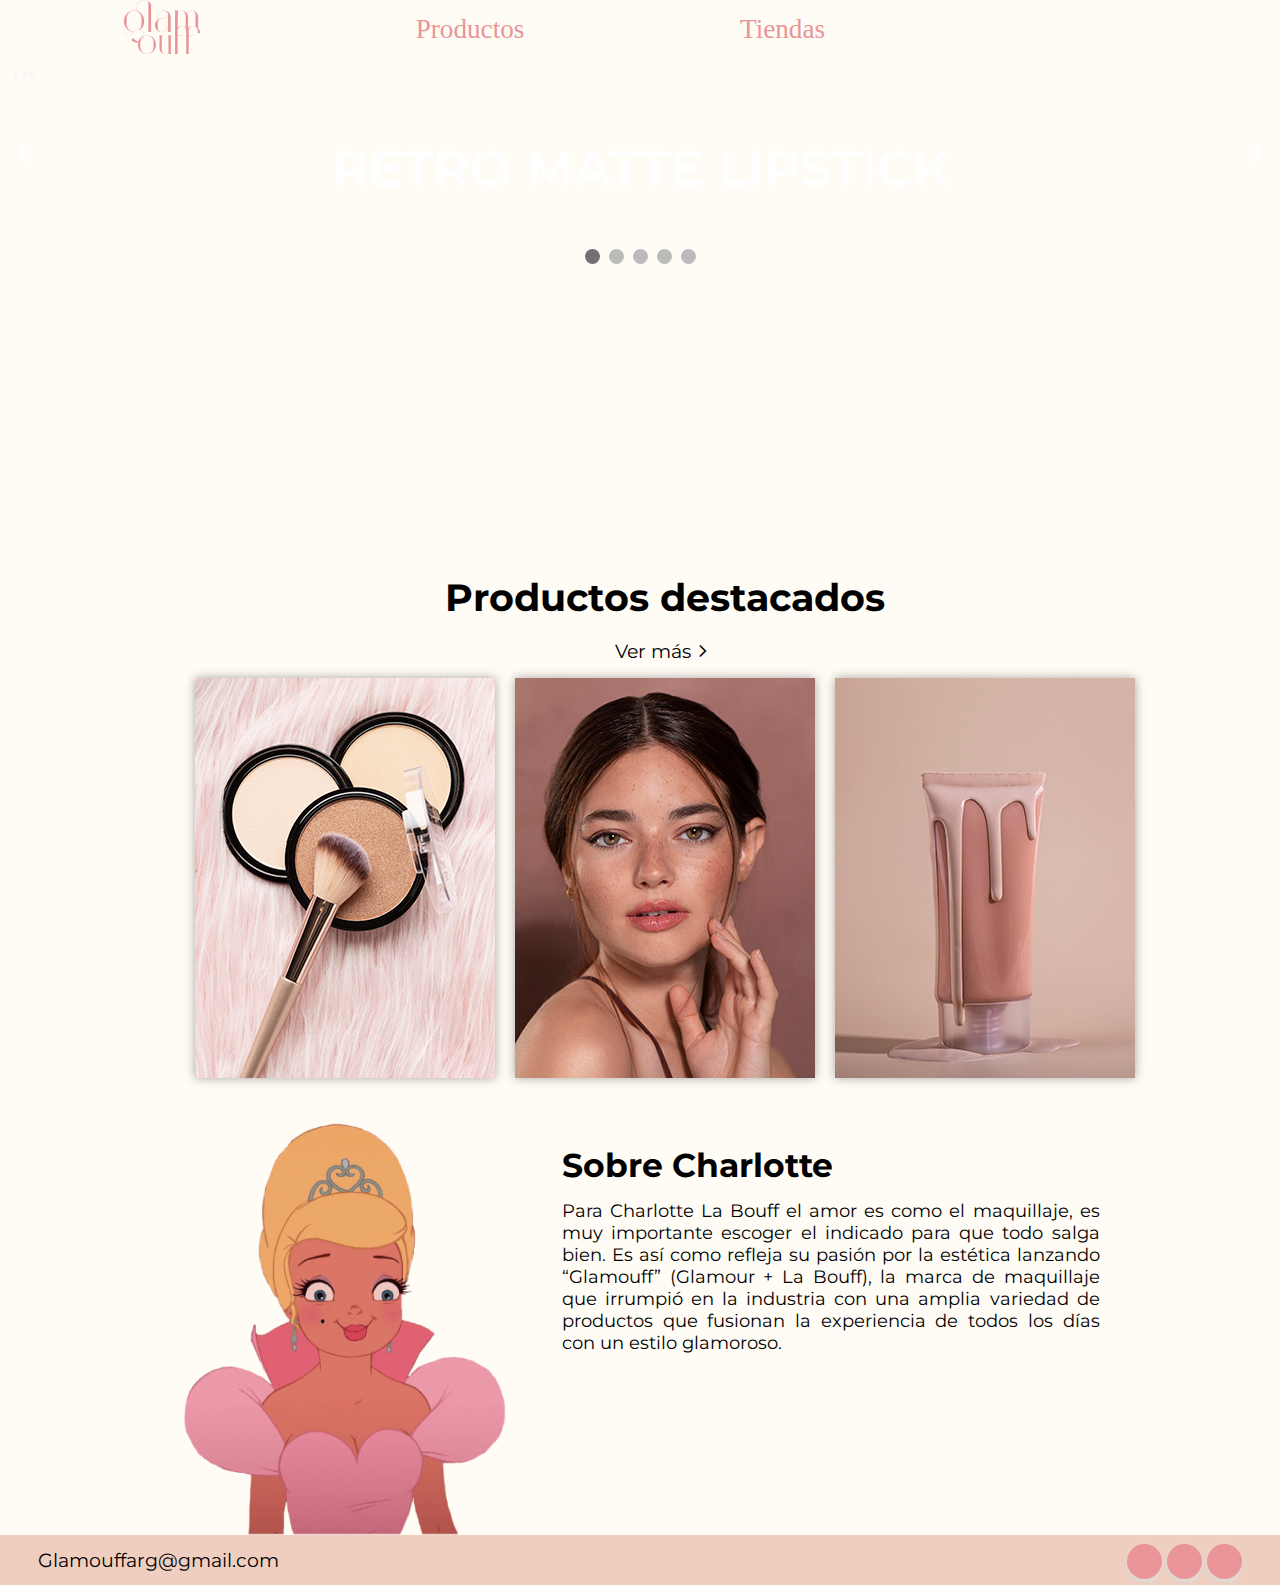
==== commit 6bf6a14d: "ju" ====
--- a/index.html
+++ b/index.html
@@ -135,7 +135,7 @@
 
   <footer class="footer">  
           <div class="firma">
-            <p class="nombre">Glamouffarg@gmail.com</p>  
+            <a href="mailto:beronabril@gmail.com"><p class="nombre">Glamouffarg@gmail.com</p></a> 
           </div>
             
         <div class="redes">
--- a/css/estilos.css
+++ b/css/estilos.css
@@ -1,13 +1,210 @@
 @import url('https://fonts.googleapis.com/css2?family=Open+Sans&display=swap');
 @import url('https://fonts.googleapis.com/css2?family=Poppins:wght@200;300&display=swap');
 @import url('https://fonts.googleapis.com/css2?family=Montserrat:wght@300;400;500&display=swap');
+@import url('https://fonts.googleapis.com/css2?family=Roboto:wght@700&display=swap');
 
 
 *{
   box-sizing: border-box;
   margin: 0;
   padding: 0;
-}
+  scroll-behavior: smooth;
+}
+
+
+/* Slider */
+.container {
+  max-width: 100%;
+  position: relative;
+  margin: auto;
+  min-height: 50%;
+  
+}
+
+video {
+  width: 100%;
+}
+/* Hide the images by default */
+.elementoCarousel {
+  display: none;
+}
+
+/* Next & previous buttons */
+.prev, .next {
+  cursor: pointer;
+  position: absolute;
+  bottom: 50%;
+  top: 50%;
+  width: auto;
+  padding: 16px;
+  padding-top: 0px;
+  padding-bottom: 0px;
+  color: white;
+  font-weight: bold;
+  font-size: 18px;
+  transition: 0.6s ease;
+  border-radius: 0 3px 3px 0;
+  user-select: none;
+  display: block;
+}
+
+/* Position the "next button" to the right */
+.next {
+  right: 0;
+  border-radius: 3px 0 0 3px;
+}
+
+/* On hover, add a black background color with a little bit see-through */
+.prev:hover, .next:hover {
+  background-color: rgba(0,0,0,0.8);
+}
+
+/* Caption text */
+.text {
+  color: white;
+  font-size: 50px;
+  position: absolute;
+  top: 50%;
+  bottom: 50%;
+  width: 100%;
+  text-align: center;
+  font-family: 'Montserrat', sans-serif;
+  font-weight: 600;
+}
+
+/* Number text (1/3 etc) */
+.numbertext {
+  color: #f2f2f2;
+  font-size: 12px;
+  padding: 8px 12px;
+  position: absolute;
+  top: 0;
+}
+
+/* The dots/bullets/indicators */
+.dot {
+  cursor: pointer;
+  height: 15px;
+  width: 15px;
+  margin: 0 2px;
+  background-color: #bbb;
+  border-radius: 50%;
+  display: inline-block;
+  transition: background-color 0.6s ease;
+}
+
+.active, .dot:hover {
+  background-color: #717171;
+}
+
+/* Fading animation */
+.fade {
+  animation-name: fade;
+  animation-duration: 1.5s;
+}
+
+@keyframes fade {
+  from {opacity: .4}
+  to {opacity: 1}
+}
+
+#myBtn {
+  display: none; /* Esconder por default */
+  position: fixed; /* Position */
+  bottom: 3%;
+  right: 4%; 
+  z-index: 99; /* Que nada se superponga */
+  border: none; 
+  outline: none; 
+  text-transform: uppercase;
+  background-color: white;
+  color: black; 
+  cursor: pointer; 
+  padding: 1rem;
+  border-radius: 50px;
+  font-family: 'Montserrat', sans-serif;
+  font-weight: bold;
+  font-size: 1.1rem;
+}
+
+#myBtn:hover {
+  background-color: black; /* Add a dark-grey background on hover */
+  color: white;
+}
+
+
+/* aca estan los botones animados de redes sociales*/
+
+:root {
+  --facebook: #3b5999;
+  --instagram: #de1b85;
+  --twitter: #00acee;
+
+}
+
+#navbarText>div {
+  margin: 0;
+  margin-bottom: 2px;
+  padding: 0;
+  box-sizing: border-box;
+  display: flex;
+  height: 40px;
+  width: 300px;
+  align-items:center;
+  justify-content: center;
+  
+}
+
+.redes2>li {
+  display: inline-block;
+  margin: 0 5px;
+  width: 50px;
+  height: 35 px;
+  text-align: center;
+}
+
+.redes2 {
+  margin-bottom: 0%;
+}
+
+.redes2>a {
+  display: inline-block;
+  width: 35px;
+  height: 35px;
+  padding: 0 10px;
+  background-color: #E99598;
+  color: white;
+  line-height: 35px;
+  font-size: 18px;
+  box-shadow: 0 3px 5px 0px gainsboro;
+  transition: .2s;
+  border-radius: 50%;
+  
+}
+
+.redes2>a:hover {
+  transform: translate(-3px) scale(1.05);
+  box-shadow: 0 5px 5px 0px rgba(0, 0, 0, 4);
+  filter: none;
+}
+
+.redes2>.facebook:hover {
+  background-color: var(--facebook);
+}
+
+.redes2>.instagram:hover {
+  background-color: var(--instagram);
+}
+
+.redes2>.twitter:hover {
+  background-color: var(--twitter);
+}
+
+
+/* aca terminan los botones de redes sociales*/
+
+
+
 
 html{
   height: 100%;
@@ -32,10 +229,11 @@
   display: grid;
 	
     grid-template-columns: 40% 60%;
-    grid-template-rows: 280px auto;
+    grid-template-rows: auto auto;
     grid-template-areas: 
 
-    "slider slider"
+    
+    "destacados destacados"
     "png caja3";
 }
 
@@ -92,17 +290,6 @@
     text-align: center;
 }
 
-.slider {
-    text-align: center;
-    justify-content: center;
-    
-    display: block;
-    width: 100%;
-    
-    align-items: center;
-    grid-area: slider;
-}
-
 .maquillaje {
   width: 1300px;
 }
@@ -128,13 +315,15 @@
   margin-top: 3em;
 }
 
+
 h2 {
   text-align: left;
-  font-family: 'Cormorant', serif;
-  color: #E99598;
-  font-size: 2em;
-  font-weight: lighter;
-}
+  color: black;
+  font-size: 1.7em;
+  font-family: 'Montserrat', sans-serif;
+  font-weight: bold;
+}
+
 
 .texto1{
   color: black;
@@ -174,6 +363,8 @@
 .nombre {
   display: inline-block;
   margin-left: 2em;
+  text-decoration: none;
+  color: black;
 }
 
 
@@ -247,21 +438,21 @@
   margin-bottom: 2%;
 }
 
-input[type="text"] {
+.input1{
   width: 22%;
   height: 33px;
   border-radius: 4px;
   
 }
 
-label{
+.label1{
   font-family: 'Montserrat', sans-serif;
-  font-weight: 500;
+  font-weight: bold;
   font-size: 20px;
   
 }
 
-button{
+.button1{
   width: 9%;
   height: 33px;
   font-size: 17px;
@@ -271,7 +462,7 @@
   border-radius: 4px;
 }
 
-button:hover {
+.button1:hover {
   color:#F5E1CE;
 }
 
@@ -296,19 +487,129 @@
 .galeria2 img {
     display: block;
     margin: 10px;
-}
-
-
-
-
-
-
-
-
-
-
-
-
+    box-shadow: 0 0 10px rgb(0 0 0 / 35%);
+}
+
+
+.destacados {
+  grid-area: destacados;
+  margin: 0;
+  padding: 0;
+  width: 100%;
+  list-style: none;
+  display: flex;
+  justify-content: center;
+  flex-wrap: wrap;
+}
+
+.destacados img {
+  display: block;
+  margin: 10px;
+  box-shadow: 0 0 10px rgb(0 0 0 / 35%);
+}
+
+figcaption {
+  display:none; 
+  transition: all .5s;
+  text-align: center;
+  font-family: 'Montserrat', sans-serif;
+  background-color:  white;
+ 
+ box-shadow: 0 0 10px rgb(0 0 0 / 35%);
+}
+
+figure:hover > figcaption {
+  display: block;
+  transition: all .5s;
+ 
+}
+
+.form2 {
+  text-align: center;
+  margin-top: 4%;
+  margin-bottom: 2%;
+  
+}
+.label2{
+  font-family: 'Montserrat', sans-serif;
+  font-weight: bold;
+}
+.input2 {
+  margin-top: 2%;
+  width: 36%;
+  height: 33px;
+  border-radius: 4px;
+}
+
+/*botones animados de redes sociales*/
+
+:root {
+  --facebook: #3b5999;
+  --instagram: #de1b85;
+  --twitter: #00acee;
+
+}
+
+#navbarText>div {
+  margin: 0;
+  margin-bottom: 2px;
+  padding: 0;
+  box-sizing: border-box;
+  display: flex;
+  height: 40px;
+  width: 300px;
+  align-items:center;
+  justify-content: center;
+  
+}
+
+.redes2>li {
+  display: inline-block;
+  margin: 0 5px;
+  width: 50px;
+  height: 35 px;
+  text-align: center;
+}
+
+.redes2 {
+  margin-bottom: 0%;
+}
+
+.redes2>a {
+  display: inline-block;
+  width: 35px;
+  height: 35px;
+  padding: 0 10px;
+  background-color: #E99598;
+  color: white;
+  line-height: 35px;
+  font-size: 18px;
+  box-shadow: 0 3px 5px 0px gainsboro;
+  transition: .2s;
+  border-radius: 50%;
+  
+}
+
+.redes2>a:hover {
+  transform: translate(-3px) scale(1.05);
+  box-shadow: 0 5px 5px 0px rgba(0, 0, 0, 4);
+  filter: none;
+}
+
+.redes2>.facebook:hover {
+  background-color: var(--facebook);
+}
+
+.redes2>.instagram:hover {
+  background-color: var(--instagram);
+}
+
+.redes2>.twitter:hover {
+  background-color: var(--twitter);
+}
+
+
+/*botones de redes sociales*/
 
 
 
@@ -408,11 +709,14 @@
     display: grid;
     column-gap: 5px;
       grid-template-columns: 100%;
-      grid-template-rows: 150px auto;
+     
       row-gap: 5px;
       grid-template-areas: 
   
       "slider"
+     
+      "title"
+      "destacados"
       "caja3"
       "png";
   }
@@ -482,7 +786,7 @@
   
   h2 {
     text-align: center;
-    font-size: 60px;
+    font-size: 1.7em;
   }
   
   .texto1{
@@ -503,6 +807,8 @@
   .redes {
    grid-area: redes;
    margin: auto;
+   margin-top: 3%;
+   margin-bottom: 2%;
   }
   
   .redes2 {
@@ -526,8 +832,9 @@
     grid-area: firma;
     margin-right: 0px;
     font-family: 'Montserrat', sans-serif;
-  }
-  
+    margin-top: 1%;
+  }
+
   footer {
     display: block;
     align-items: center;
@@ -577,7 +884,7 @@
     margin-bottom: 4%;
   }
   
-  input[type="text"] {
+  .input1 {
     width: 100%;
     height: 37px;
     border-radius: 4px;
@@ -587,13 +894,13 @@
     margin-top: 2%;
   }
   
-  label{
-    font-family: 'Montserrat', sans-serif;
-    font-weight: 500;
+  .label1{
+    font-family: 'Montserrat', sans-serif;
+    font-weight: bold;
     font-size: 24px;
   }
   
-  button{
+  .button1{
     width: 33%;
     height: 37px;
     font-size: 20px;
@@ -602,8 +909,166 @@
     border-radius: 4px;
     text-align: center;
   }
-
-
+  
+  .destacados {
+    grid-area: destacados;
+    margin: 0;
+    padding: 0;
+    width: 100%;
+    list-style: none;
+    display: flex;
+    justify-content: center;
+    flex-wrap: wrap;
+    margin-bottom: 2%;
+  }
+
+  .destacados img {
+    display: block;
+    margin: 10px;
+    overflow:hidden;
+  }
+
+  .destacados img:hover {filter: opacity(.5);}
+
+  .title {
+    grid-area: title;
+    text-align: center;
+    font-family: 'Montserrat', sans-serif;
+    font-weight: bold;
+    color: black;
+    font-size: 2em;
+    margin-top: 2%;
+    
+   
+  }
+
+  .title2 {
+    font-size: 0.7em;
+  }
+
+  .galeria2 img:hover {filter: opacity(.5);}
+
+
+  figcaption {
+    display:none; 
+    transition: all .5s;
+    text-align: center;
+    font-family: 'Montserrat', sans-serif;
+    background-color:  white;
+   
+   box-shadow: 0 0 10px rgb(0 0 0 / 35%);
+   
+  }
+  
+  figure:hover > figcaption {
+    display: block;
+    transition: all .5s;
+   
+  }
+ 
+  .material-symbols-outlined {
+    font-variation-settings:
+    'FILL' 0,
+    'wght' 400,
+    'GRAD' 0,
+    'opsz' 48
+  }
+
+  .ver {
+    font-family: 'Montserrat', sans-serif;
+    font-size: 0.5em;
+    font-weight: initial;
+    display: inline-flex;
+    color: black;
+  }
+
+  .new {
+    background-color: #EFCEC0;
+    display: grid;
+      grid-template-columns: 100%;
+      
+      grid-template-areas: 
+      "cajaa"
+      "cajab";
+  }
+
+  .cajaa {
+    grid-area: cajaa;
+    font-family: 'Montserrat', sans-serif;
+    display: flex;
+    justify-content: center;
+    align-items: center;
+    font-weight: bold;
+    font-size: 1.2em;
+    margin-top: 4%;
+
+  }
+
+  .cajab {
+    grid-area: cajab;
+    font-family: 'Montserrat', sans-serif;
+    display: flex;
+    justify-content: center;
+    
+    flex-direction: column;
+    
+    margin-top: 2%;
+    margin-bottom: 2%;
+  }
+
+  .ver2 {
+    font-family: 'Montserrat', sans-serif;
+    font-size: 1em;
+    text-align: center;
+    display: inline-flex;
+    color: black;
+  }
+
+  .newtexto {
+    text-align: justify;
+    width: 77%;
+    margin: auto;
+   
+  }
+  .ver2icono {
+    display: inline-flex;
+   
+    margin: auto;
+    margin-top: 3%;
+    margin-bottom: 2%;
+  }
+
+  .instagram {
+    text-align: center;
+   margin-bottom: 2%;
+  }
+  
+  .caption {
+    font-family: 'Montserrat', sans-serif;
+    font-weight: bold;
+    font-size: 1.2em;
+    
+  }
+
+  .cuenta {
+    font-family: 'Montserrat', sans-serif;
+    font-size: 1em;
+    font-weight: initial;
+    color: black;
+    margin-bottom: 2%;
+  }
+
+  .text {
+    color: white;
+    font-size: 30px;
+    position: absolute;
+    top: 50%;
+    bottom: 50%;
+    width: 100%;
+    text-align: center;
+    font-family: 'Montserrat', sans-serif;
+    font-weight: 600;
+  }
 
 }
 
@@ -629,12 +1094,14 @@
     display: grid;
     
       grid-template-columns: 40% 60%;
-      grid-template-rows: 200px auto;
+      
       row-gap: 10px;
       column-gap: 40px;
       grid-template-areas: 
   
       "slider slider"
+      "title title"
+      "destacados destacados"
       "png caja3";
   }
 
@@ -774,9 +1241,6 @@
       height: auto;
       margin: 4px;
   }
-  
-
-  
 
   .banner3 {
     width: 100%;
@@ -838,21 +1302,21 @@
     margin-bottom: 6%;
   }
 
-  input[type="text"] {
+  .input1 {
     width: 42%;
     height: 35px;
     border-radius: 4px;
     
   }
 
-  label{
-    font-family: 'Montserrat', sans-serif;
-    font-weight: 500;
+  .label1{
+    font-family: 'Montserrat', sans-serif;
+    font-weight: bold;
     font-size: 25px;
     
   }
 
-  button{
+  .button1{
     width: 11%;
     height: 35px;
     font-size: 17px;
@@ -860,9 +1324,6 @@
     background-color: #EFCEC0;
     border-radius: 4px;
   }
-
-
-
 
   .galeria2 {
 
@@ -881,6 +1342,171 @@
       margin: 10px;
   }
 
+
+  .destacados {
+    grid-area: destacados;
+    margin: 0;
+    padding: 0;
+    width: 100%;
+    list-style: none;
+    display: flex;
+    justify-content: center;
+    flex-wrap: wrap;
+    margin-bottom: 2%;
+  }
+
+  .destacados img {
+    display: block;
+    margin: 10px;
+    overflow:hidden;
+  }
+
+  .destacados img:hover {filter: opacity(.5);}
+
+  .title {
+    grid-area: title;
+    text-align: center;
+    font-family: 'Montserrat', sans-serif;
+    font-weight: bold;
+    color: black;
+    font-size: 2em;
+    margin-top: 2%;
+    
+   
+  }
+
+  .galeria2 img:hover {filter: opacity(.5);}
+
+
+  figcaption {
+    display:none; 
+    transition: all .5s;
+    text-align: center;
+    font-family: 'Montserrat', sans-serif;
+    background-color:  white;
+   
+   box-shadow: 0 0 10px rgb(0 0 0 / 35%);
+   
+  }
+  
+  figure:hover > figcaption {
+    display: block;
+    transition: all .5s;
+   
+  }
+ 
+  .material-symbols-outlined {
+    font-variation-settings:
+    'FILL' 0,
+    'wght' 400,
+    'GRAD' 0,
+    'opsz' 48
+  }
+
+  .ver {
+    font-family: 'Montserrat', sans-serif;
+    font-size: 0.5em;
+    font-weight: initial;
+    display: inline-flex;
+    color: black;
+  }
+
+  .new {
+    background-color: #EFCEC0;
+    display: grid;
+      grid-template-columns: 40% 60%;
+      grid-template-rows: 100%;
+      
+      grid-template-areas: 
+      "cajaa cajab";
+  }
+
+  .cajaa {
+    grid-area: cajaa;
+    font-family: 'Montserrat', sans-serif;
+    display: flex;
+    align-items: center;
+    font-weight: bold;
+    font-size: 1.2em;
+    text-align: center;
+    padding-left: 6%;
+    padding-right: 6%;
+  }
+
+  .cajab {
+    grid-area: cajab;
+    font-family: 'Montserrat', sans-serif;
+    display: flex;
+    justify-content: center;
+    
+    flex-direction: column;
+    
+    margin-top: 2%;
+    margin-bottom: 2%;
+  }
+
+  .ver2 {
+    font-family: 'Montserrat', sans-serif;
+    font-size: 1em;
+    text-align: left;
+    display: inline-flex;
+    color: black;
+  }
+
+  .newtexto {
+    text-align: justify;
+    width: 90%;
+    margin-top: 3%;
+  }
+
+  .ver2icono {
+    display: inline-flex;
+    margin-top: 2%;
+    margin-bottom: 2%;
+    transition: background-color .2s;
+   
+  }
+
+  
+  .ver2icono:hover {
+    background-color: #FFFCF6;
+    box-shadow: 0 0 10px rgb(0 0 0 / 35%);
+    color: black;
+    
+  }
+
+  .instagram {
+    text-align: center;
+   margin-bottom: 6%;
+   margin-top: 7%;
+  }
+  
+  .caption {
+    font-family: 'Montserrat', sans-serif;
+    font-weight: bold;
+    font-size: 1.2em;
+    
+  }
+
+  .cuenta {
+    font-family: 'Montserrat', sans-serif;
+    font-size: 1em;
+    font-weight: initial;
+    color: black;
+    margin-bottom: 2%;
+  }
+
+  .text {
+    color: white;
+    font-size: 40px;
+    position: absolute;
+    top: 50%;
+    bottom: 50%;
+    width: 100%;
+    text-align: center;
+    font-family: 'Montserrat', sans-serif;
+    font-weight: 600;
+  }
 }
 
 
@@ -905,6 +1531,8 @@
       grid-template-areas: 
   
       "slider slider"
+      "title title"
+      "destacados destacados"
       "png caja3";
   }
 
@@ -939,7 +1567,162 @@
     display: inline-block;
     margin-left: 2em;
   }
-  
+
+  .destacados {
+    grid-area: destacados;
+    margin: 0;
+    padding: 0;
+    width: 100%;
+    list-style: none;
+    display: flex;
+    justify-content: center;
+    flex-wrap: wrap;
+    margin-bottom: 2%;
+  }
+
+  .destacados img {
+    display: block;
+    margin: 10px;
+    overflow:hidden;
+  }
+
+  .destacados img:hover {filter: opacity(.5);}
+
+  .title {
+    grid-area: title;
+    text-align: center;
+    font-family: 'Montserrat', sans-serif;
+    font-weight: bold;
+    color: black;
+    font-size: 2em;
+    margin-top: 2%;
+    
+   
+  }
+
+  .galeria2 img:hover {filter: opacity(.5);}
+
+
+  figcaption {
+    display:none; 
+    transition: all .5s;
+    text-align: center;
+    font-family: 'Montserrat', sans-serif;
+    background-color:  white;
+   
+   box-shadow: 0 0 10px rgb(0 0 0 / 35%);
+   
+  }
+  
+  figure:hover > figcaption {
+    display: block;
+    transition: all .5s;
+   
+  }
+ 
+  .material-symbols-outlined {
+    font-variation-settings:
+    'FILL' 0,
+    'wght' 400,
+    'GRAD' 0,
+    'opsz' 48
+  }
+
+  .ver {
+    font-family: 'Montserrat', sans-serif;
+    font-size: 0.5em;
+    font-weight: initial;
+    display: inline-flex;
+    color: black;
+  }
+
+  .new {
+    background-color: #EFCEC0;
+    display: grid;
+      grid-template-columns: 40% 60%;
+      grid-template-rows: 100%;
+      grid-template-areas: 
+      "cajaa cajab";
+  }
+
+  .cajaa {
+    grid-area: cajaa;
+    font-family: 'Montserrat', sans-serif;
+    display: flex;
+    
+    align-items: center;
+    font-weight: bold;
+    font-size: 1.2em;
+    text-align: center;
+    padding-left: 17%;
+    padding-right: 17%;
+  }
+
+  .cajab {
+    grid-area: cajab;
+    font-family: 'Montserrat', sans-serif;
+    display: flex;
+    justify-content: center;
+    
+    flex-direction: column;
+    
+    margin-top: 2%;
+    margin-bottom: 2%;
+  }
+
+  .ver2 {
+    font-family: 'Montserrat', sans-serif;
+    font-size: 1em;
+    text-align: left;
+    display: inline-flex;
+    color: black;
+  }
+
+  .newtexto {
+    text-align: justify;
+    width: 77%;
+    margin-top: 3%;
+  }
+
+  .ver2icono {
+    display: inline-flex;
+    margin-top: 2%;
+    margin-bottom: 2%;
+    transition: background-color .2s;
+   
+  }
+
+  
+  .ver2icono:hover {
+    background-color: #FFFCF6;
+    box-shadow: 0 0 10px rgb(0 0 0 / 35%);
+    color: black;
+    
+  }
+
+  .instagram {
+    text-align: center;
+    margin-bottom: 6%;
+    margin-top: 7%;
+  }
+  
+  .caption {
+    font-family: 'Montserrat', sans-serif;
+    font-weight: bold;
+    font-size: 1.2em;
+    
+  }
+
+  .cuenta {
+    font-family: 'Montserrat', sans-serif;
+    font-size: 1em;
+    font-weight: initial;
+    color: black;
+    margin-bottom: 2%;
+  }
+  
+ 
+
 }
 
 @media (min-width: 1300px) and (max-width: 1999px) {
@@ -948,13 +1731,14 @@
     
     display: grid;
     
-      grid-template-columns: 40% 60%;
-      grid-template-rows: 280px auto;
+      grid-template-columns: 50% 50%;
+      grid-template-rows: auto auto;
       row-gap: 20px;
       column-gap: 50px;
       grid-template-areas: 
   
-      "slider slider"
+      "title title"
+      "destacados destacados"
       "png caja3";
   }
 
@@ -1012,15 +1796,11 @@
       text-align: center;
   }
   
-  .slider {
-      text-align: center;
-      justify-content: center;
-      
-      display: block;
-      width: 100%;
-      
-      align-items: center;
-      grid-area: slider;
+  .container {
+    max-width: 100%;
+    position: relative;
+    margin: auto;
+    min-height: 50%;
   }
   
   .maquillaje {
@@ -1052,10 +1832,10 @@
   
   h2 {
     text-align: left;
-    font-family: 'Cormorant', serif;
-    color: #E99598;
-    font-size: 2em;
-    font-weight: lighter;
+    color: black;
+    font-size: 1.7em;
+    font-family: 'Montserrat', sans-serif;
+    font-weight: bold;
   }
   
   .texto1{
@@ -1068,4 +1848,153 @@
     margin-bottom: 5px;
      
   }
+  
+  .destacados {
+    grid-area: destacados;
+    margin: 0;
+    padding: 0;
+    width: 100%;
+    list-style: none;
+    display: flex;
+    justify-content: center;
+    flex-wrap: wrap;
+    margin-bottom: 2%;
+  }
+
+  .destacados img {
+    display: block;
+    margin: 10px;
+    overflow:hidden;
+  }
+
+  .destacados img:hover {filter: opacity(.5);}
+
+  .title {
+    grid-area: title;
+    text-align: center;
+    font-family: 'Montserrat', sans-serif;
+    font-weight: bold;
+    color: black;
+    font-size: 2em;
+    margin-top: 2%;
+    
+   
+  }
+
+  .title2 {
+    font-size: 0.9em;
+  }
+
+  .galeria2 img:hover {filter: opacity(.5);}
+
+
+  figcaption {
+    display:none; 
+    transition: all .5s;
+    text-align: center;
+    font-family: 'Montserrat', sans-serif;
+    background-color:  white;
+   
+   box-shadow: 0 0 10px rgb(0 0 0 / 35%);
+   
+  }
+  
+  figure:hover > figcaption {
+    display: block;
+    transition: all .5s;
+   
+  }
+ 
+  .material-symbols-outlined {
+    font-variation-settings:
+    'FILL' 0,
+    'wght' 400,
+    'GRAD' 0,
+    'opsz' 48
+  }
+
+  .ver {
+    font-family: 'Montserrat', sans-serif;
+    font-size: 0.5em;
+    font-weight: initial;
+    display: inline-flex;
+    color: black;
+    position: relative;
+    overflow: hidden;
+  }
+
+  .new {
+    background-color: #EFCEC0;
+    display: grid;
+      grid-template-columns: 45% 55%;
+      grid-template-rows: 100%;
+      grid-template-areas: 
+      "cajaa cajab";
+  }
+
+  .cajaa {
+    grid-area: cajaa;
+    font-family: 'Montserrat', sans-serif;
+    display: flex;
+    justify-content: center;
+    align-items: center;
+    font-weight: bold;
+    font-size: 1.2em;
+  }
+
+  .cajab {
+    grid-area: cajab;
+    font-family: 'Montserrat', sans-serif;
+    display: flex;
+    justify-content: center;
+    
+    flex-direction: column;
+    
+    margin-top: 2%;
+    margin-bottom: 2%;
+  }
+
+  .ver2 {
+    font-family: 'Montserrat', sans-serif;
+    font-size: 1em;
+    text-align: left;
+    display: inline-flex;
+    color: black;
+  }
+
+  .newtexto {
+    text-align: justify;
+    width: 77%;
+    margin-top: 3%;
+  }
+
+  .ver2icono {
+    display: inline-flex;
+    margin-top: 2%;
+    margin-bottom: 2%;
+   
+   
+  }
+
+
+  .instagram {
+    text-align: center;
+    margin-bottom: 4%;
+    margin-top: 5%;
+  }
+
+  .caption {
+    font-family: 'Montserrat', sans-serif;
+    font-weight: bold;
+    font-size: 1.2em;
+    
+  }
+
+  .cuenta {
+    font-family: 'Montserrat', sans-serif;
+    font-size: 1em;
+    font-weight: initial;
+    color: black;
+    margin-bottom: 2%;
+  }
 }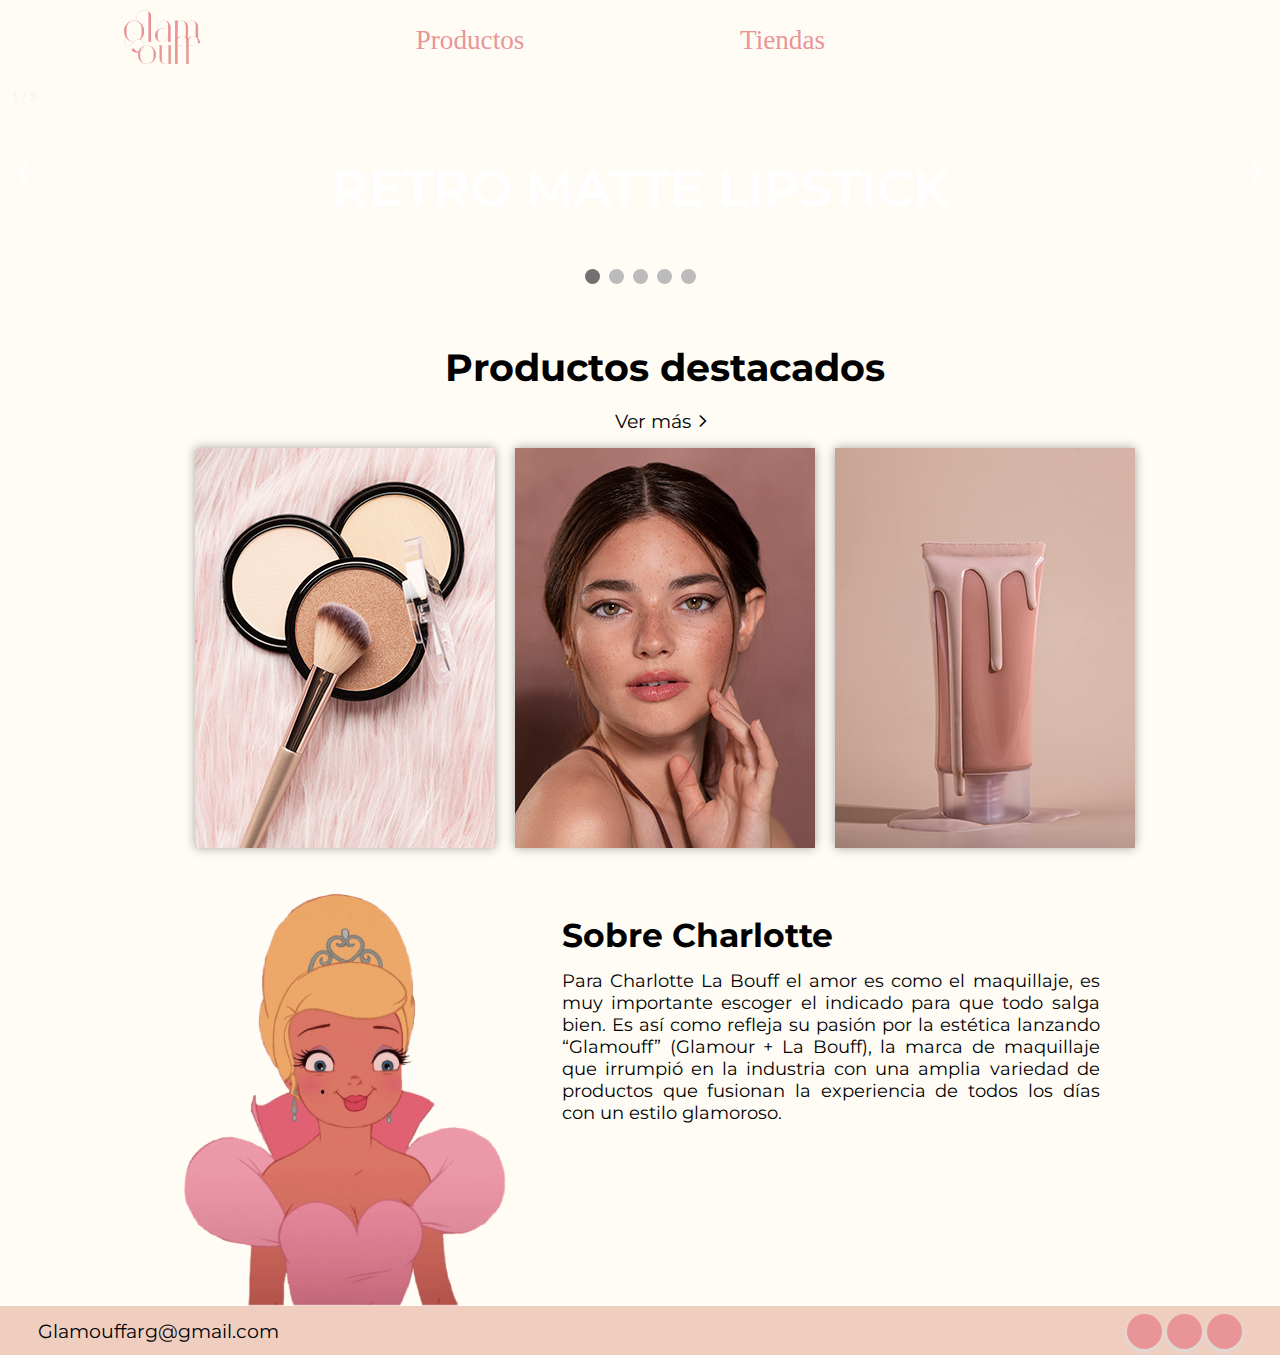
==== commit d769da62: "transition" ====
--- a/index.html
+++ b/index.html
@@ -18,7 +18,7 @@
 
   <header class="header2">  
 
-    <div class="logo2"><a href="index.html"><img src="imagenes/logo_glam.png" alt="logo"></a></div>
+    <div class="logo2 zoom"><a href="index.html"><img src="imagenes/logo_glam.png" alt="logo"></a></div>
 
     <nav class="navbar2" id="navegador"> 
       <a href="javascript:void(0);" class="icon" onclick="myFunction()"><i class="fa fa-bars"></i></a>
--- a/css/estilos.css
+++ b/css/estilos.css
@@ -101,6 +101,7 @@
 .fade {
   animation-name: fade;
   animation-duration: 1.5s;
+  
 }
 
 @keyframes fade {
@@ -111,13 +112,13 @@
 #myBtn {
   display: none; /* Esconder por default */
   position: fixed; /* Position */
-  bottom: 3%;
+  bottom: 8%;
   right: 4%; 
   z-index: 99; /* Que nada se superponga */
   border: none; 
   outline: none; 
   text-transform: uppercase;
-  background-color: white;
+  background-color: #EFCEC0;
   color: black; 
   cursor: pointer; 
   padding: 1rem;
@@ -128,8 +129,9 @@
 }
 
 #myBtn:hover {
-  background-color: black; /* Add a dark-grey background on hover */
-  color: white;
+  background-color: #E99598; /* Add a dark-grey background on hover */
+   
+  color: black;
 }
 
 
@@ -415,6 +417,13 @@
 .logo2 a img{
   width: 100%;
 }
+.zoom {
+  transition: transform .2s;
+}
+
+.zoom:hover {
+  transform: scale(1.3); 
+}
 
 .navbar2{
   grid-area: navbar;
@@ -513,14 +522,12 @@
   transition: all .5s;
   text-align: center;
   font-family: 'Montserrat', sans-serif;
-  background-color:  white;
- 
- box-shadow: 0 0 10px rgb(0 0 0 / 35%);
+
 }
 
 figure:hover > figcaption {
   display: block;
-  transition: all .5s;
+  transition-duration: 20s;
  
 }
 
@@ -618,7 +625,19 @@
     .fa-navicon:before, .fa-reorder:before, .fa-bars:before {
         content: "\f0c9";
         color: #E99598;
-        font-size: 27px;
+        font-size: 40px;
+    }
+
+    figure {
+      display: block;
+      margin: 20px;
+  }
+
+      figcaption {
+        display: block;
+        transition: all .5s;
+        text-align: center;
+        font-family: 'Montserrat', sans-serif;
     }
 
     header {
@@ -663,9 +682,32 @@
 
     .consejos {
       margin-right: 0%;
-    }
-
-   
+      position: absolute;
+      margin-top: 11%;
+      background-color: #FFFCF6;
+      width: 50%;
+      font-size: 35px;
+      height: 7%;
+      text-align: center;
+      align-items: center;
+      justify-content: center;
+      display: flex;
+  }
+    
+
+    .productos {
+      grid-area: productos;
+      position: absolute;
+      margin-top: 3%;
+      
+      background-color: #FFFCF6;
+      width: 50%;
+      font-size: 35px;
+      height: 7%;
+      text-align: center;
+      justify-content: center;
+      display: flex;
+  }
   
   .logo2 {
     grid-area: logo;
@@ -680,7 +722,7 @@
     padding: 0px;
     align-items: center;
     text-align: center;
-    height: fit-content;
+    height: 110px;
     
     display: grid;
     grid-template-columns: 300px auto;
@@ -702,6 +744,11 @@
     "consejos";
   }  
 
+  
+  nav ul li {
+    display: contents;
+    text-align: center;
+}
 
   .main {
     grid-area: main;
@@ -738,11 +785,7 @@
   }
   
  
-  
-  nav ul li {
-      display: contents;
-      text-align: center;
-  }
+
   
   .slider {
       text-align: center;
@@ -928,7 +971,7 @@
     overflow:hidden;
   }
 
-  .destacados img:hover {filter: opacity(.5);}
+  
 
   .title {
     grid-area: title;
@@ -949,22 +992,8 @@
   .galeria2 img:hover {filter: opacity(.5);}
 
 
-  figcaption {
-    display:none; 
-    transition: all .5s;
-    text-align: center;
-    font-family: 'Montserrat', sans-serif;
-    background-color:  white;
-   
-   box-shadow: 0 0 10px rgb(0 0 0 / 35%);
-   
-  }
-  
-  figure:hover > figcaption {
-    display: block;
-    transition: all .5s;
-   
-  }
+  
+
  
   .material-symbols-outlined {
     font-variation-settings:
@@ -1037,10 +1066,13 @@
     margin-top: 3%;
     margin-bottom: 2%;
   }
-
+  iframe.snapwidget-widget {
+    width: 100%;
+  }
   .instagram {
     text-align: center;
-   margin-bottom: 2%;
+   margin-bottom: 4%;
+   margin-top: 6%;
   }
   
   .caption {
@@ -1069,8 +1101,68 @@
     font-family: 'Montserrat', sans-serif;
     font-weight: 600;
   }
-
-}
+  .redes2>a {
+    display: inline-block;
+    width: 65px;
+    height: 65px;
+    padding: 0 10px;
+    background-color: #E99598;
+    color: white;
+    line-height: 35px;
+    font-size: 28px;
+    box-shadow: 0 3px 5px 0px gainsboro;
+    transition: .2s;
+    border-radius: 50%;
+    text-align: center;
+  align-items: center;
+  justify-content: center;
+  
+  }
+ a.instagram {
+  margin-right: 30px;
+ 
+  margin-left: 30px;
+  margin-top: 0;
+  margin-bottom: 0;
+ }
+ a.twitter {
+  margin-right: 30px;
+ 
+  margin-left: 30px;
+  margin-top: 0;
+  margin-bottom: 0;
+ }
+ a.facebook {
+  margin-right: 30px;
+ 
+  margin-left: 30px;
+  margin-top: 0;
+  margin-bottom: 0;
+ }
+
+ #myBtn {
+  display: none; /* Esconder por default */
+  position: fixed; /* Position */
+  bottom: 28%;
+  right: 4%; 
+  z-index: 99; /* Que nada se superponga */
+  border: none; 
+  outline: none; 
+  text-transform: uppercase;
+  background-color: #EFCEC0;
+  color: black; 
+  cursor: pointer; 
+  padding: 1rem;
+  border-radius: 50px;
+  font-family: 'Montserrat', sans-serif;
+  font-weight: bold;
+  font-size: 1.1rem;
+}
+
+
+}
+  
+
 
 
 
@@ -1262,7 +1354,7 @@
     padding: 0px;
     align-items: center;
     text-align: center;
-    height: fit-content;
+    height: 77px;
     
     display: grid;
     grid-template-columns: 25% 75%;
@@ -1357,9 +1449,9 @@
 
   .destacados img {
     display: block;
-    margin: 10px;
-    overflow:hidden;
-  }
+    margin: 34px;
+    overflow: hidden;
+}
 
   .destacados img:hover {filter: opacity(.5);}
 
@@ -1379,21 +1471,15 @@
 
 
   figcaption {
-    display:none; 
+    display:block; 
     transition: all .5s;
     text-align: center;
     font-family: 'Montserrat', sans-serif;
-    background-color:  white;
    
-   box-shadow: 0 0 10px rgb(0 0 0 / 35%);
    
   }
   
-  figure:hover > figcaption {
-    display: block;
-    transition: all .5s;
-   
-  }
+ 
  
   .material-symbols-outlined {
     font-variation-settings:
@@ -1507,6 +1593,27 @@
     font-family: 'Montserrat', sans-serif;
     font-weight: 600;
   }
+
+  #myBtn {
+    display: none; /* Esconder por default */
+    position: fixed; /* Position */
+    bottom: 10%;
+    right: 4%; 
+    z-index: 99; /* Que nada se superponga */
+    border: none; 
+    outline: none; 
+    text-transform: uppercase;
+    background-color: #EFCEC0;
+    color: black; 
+    cursor: pointer; 
+    padding: 1rem;
+    border-radius: 50px;
+    font-family: 'Montserrat', sans-serif;
+    font-weight: bold;
+    font-size: 1.1rem;
+  }
+
+
 }
 
 
@@ -1526,7 +1633,7 @@
     display: grid;
     
       grid-template-columns: 40% 60%;
-      grid-template-rows: 250px auto;
+      grid-template-rows: auto;
       column-gap: 50px;
       grid-template-areas: 
   
@@ -1608,9 +1715,9 @@
     transition: all .5s;
     text-align: center;
     font-family: 'Montserrat', sans-serif;
-    background-color:  white;
+    
    
-   box-shadow: 0 0 10px rgb(0 0 0 / 35%);
+   
    
   }
   
@@ -1721,7 +1828,27 @@
     margin-bottom: 2%;
   }
   
- 
+  #myBtn {
+    display: none; /* Esconder por default */
+    position: fixed; /* Position */
+    bottom: 10%;
+    right: 4%; 
+    z-index: 99; /* Que nada se superponga */
+    border: none; 
+    outline: none; 
+    text-transform: uppercase;
+    background-color: #EFCEC0;
+    color: black; 
+    cursor: pointer; 
+    padding: 1rem;
+    border-radius: 50px;
+    font-family: 'Montserrat', sans-serif;
+    font-weight: bold;
+    font-size: 1.1rem;
+  }
+  .header2 {
+    height: 80px;
+  }
 
 }
 
@@ -1867,7 +1994,8 @@
     overflow:hidden;
   }
 
-  .destacados img:hover {filter: opacity(.5);}
+  .destacados img:hover {filter: opacity(.5);
+  transition-duration: 1.5s;}
 
   .title {
     grid-area: title;
@@ -1893,9 +2021,7 @@
     transition: all .5s;
     text-align: center;
     font-family: 'Montserrat', sans-serif;
-    background-color:  white;
-   
-   box-shadow: 0 0 10px rgb(0 0 0 / 35%);
+    
    
   }
   
@@ -1997,4 +2123,9 @@
     color: black;
     margin-bottom: 2%;
   }
-}+
+  .header2 {
+    height: 80px;
+  }
+}
+
